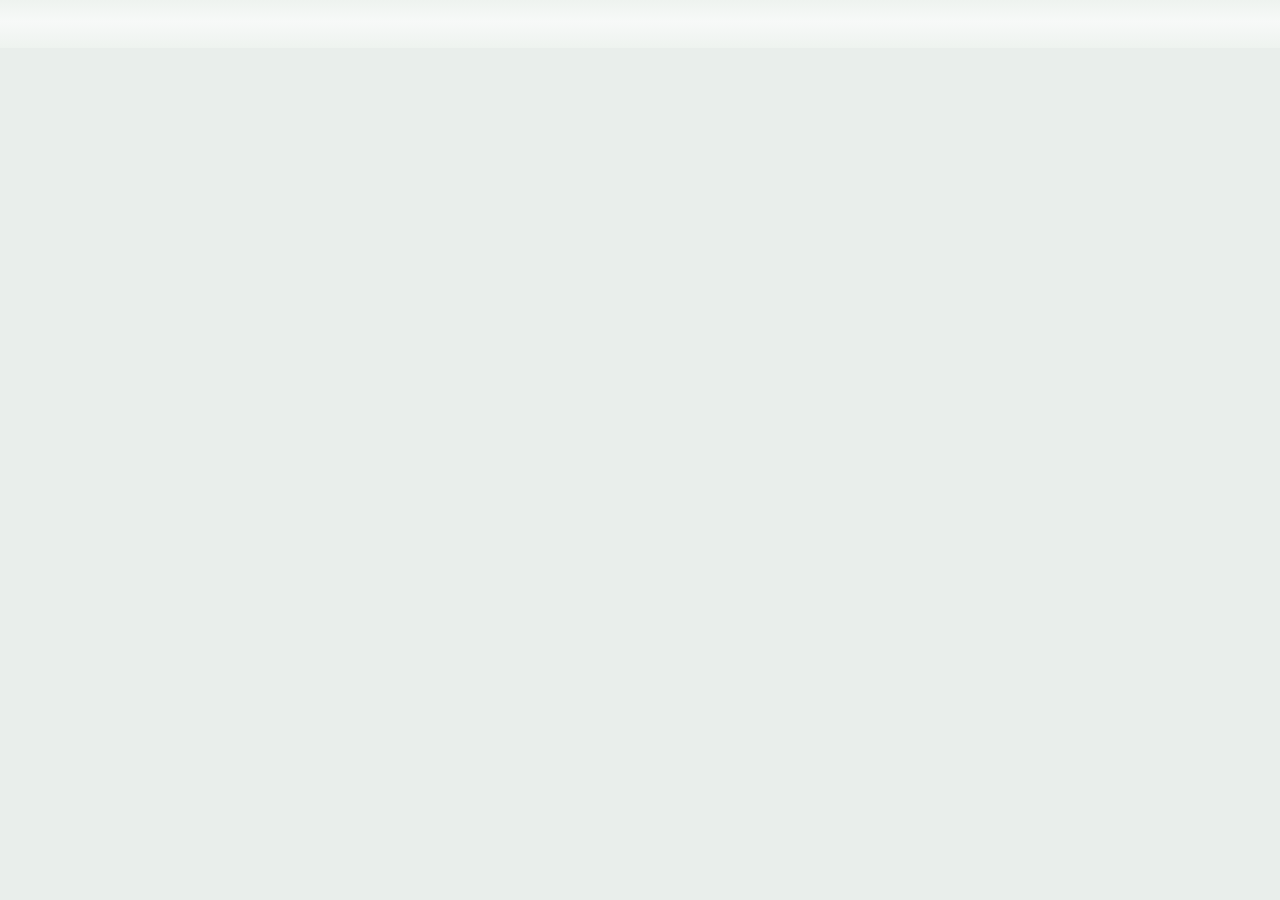
==== wod/index.html @ 4d105ce3 "Add live WOD booking app" ====
<!doctype html>
<html lang="et">
<head>
  <meta charset="utf-8" />
  <meta name="viewport" content="width=device-width,initial-scale=1,viewport-fit=cover" />
  <meta name="theme-color" content="#0f1412" />
  <meta name="description" content="WOD – CrossFit treeningutele registreerimine" />
  <link rel="manifest" href="./manifest.webmanifest" />
  <link rel="icon" href="./icon.svg" type="image/svg+xml" />
  <title>WOD – treeningutele registreerimine</title>
  <style>
    :root{--bg:#f3f6f4;--card:#fff;--text:#111815;--muted:#6b756f;--line:#dfe6e2;--accent:#139647;--accent2:#0f7f3b;--dark:#0f1412;--danger:#cf3d43;--warn:#c58112;--shadow:0 10px 30px rgba(21,35,27,.08);--r:22px}
    *{box-sizing:border-box}html{background:#e9eeeb}body{margin:0;font-family:Inter,ui-sans-serif,system-ui,-apple-system,BlinkMacSystemFont,"Segoe UI",sans-serif;background:linear-gradient(180deg,#eef3ef,#f7f9f8 45%,#eef3ef);color:var(--text)}button,input,select,textarea{font:inherit}.hidden{display:none!important}
    .app{min-height:100svh;max-width:500px;margin:auto;background:var(--bg);position:relative;box-shadow:0 0 60px rgba(0,0,0,.12)}
    .topbar{position:sticky;top:0;z-index:20;background:rgba(15,20,18,.97);color:#fff;padding:16px 18px;backdrop-filter:blur(16px)}.brandrow{display:flex;align-items:center;justify-content:space-between;gap:12px}.brand{display:flex;align-items:center;gap:11px}.brandmark{width:38px;height:38px;border-radius:12px;background:linear-gradient(135deg,#22ba63,#0a7936);display:grid;place-items:center;font-weight:950}.brand strong{display:block;font-size:20px;line-height:1}.brand small{display:block;color:#aeb8b2;font-size:10px;letter-spacing:.12em;text-transform:uppercase;margin-top:4px}.top-actions{display:flex;align-items:center;gap:8px}.chip{font-size:11px;border:1px solid #3a4740;background:#222d27;color:#cbd3ce;border-radius:999px;padding:7px 10px}.iconbtn{border:0;background:#26302b;color:white;border-radius:12px;width:38px;height:38px;cursor:pointer}
    .content{padding:18px 16px 104px}.hero{background:linear-gradient(135deg,#111a16,#1f2b25);color:white;border-radius:28px;padding:22px;margin-bottom:16px;overflow:hidden;position:relative}.hero:after{content:"";position:absolute;width:170px;height:170px;border-radius:50%;right:-54px;top:-56px;background:radial-gradient(circle,#2cc46c55,transparent 68%)}.eyebrow{font-size:12px;text-transform:uppercase;letter-spacing:.12em;color:#a7b2ac;font-weight:800}.hero h1{font-size:27px;line-height:1.05;margin:7px 0 8px;max-width:320px}.hero p{margin:0;color:#c6ceca;font-size:14px;max-width:340px}.hero .stats{display:flex;gap:9px;margin-top:18px;position:relative;z-index:2}.mini{background:#ffffff10;border:1px solid #ffffff18;border-radius:16px;padding:11px 12px;min-width:88px}.mini b{display:block;font-size:20px}.mini span{font-size:11px;color:#c9d0cc}
    .section-head{display:flex;justify-content:space-between;align-items:center;margin:22px 4px 10px}.section-head h2{font-size:18px;margin:0}.section-head button{border:0;background:transparent;color:var(--accent2);font-weight:800;font-size:13px}.stack{display:grid;gap:11px}.card{background:var(--card);border:1px solid var(--line);border-radius:var(--r);box-shadow:0 4px 18px rgba(21,35,27,.04)}
    .training{padding:16px;display:grid;grid-template-columns:58px 1fr auto;gap:14px;align-items:center;cursor:pointer}.datebox{width:58px;height:62px;border-radius:16px;background:#edf7f0;display:grid;place-items:center;text-align:center;color:#0c7534;font-weight:800}.datebox b{font-size:23px;line-height:1}.datebox span{font-size:11px;text-transform:uppercase}.training h3{margin:0 0 4px;font-size:16px}.meta{color:var(--muted);font-size:13px;display:flex;gap:10px;flex-wrap:wrap}.arrow{width:36px;height:36px;border-radius:12px;background:#ecf7f0;color:var(--accent2);display:grid;place-items:center;font-weight:900}.status{margin-top:8px;display:inline-flex;align-items:center;gap:6px;padding:5px 8px;border-radius:999px;font-size:11px;font-weight:800;background:#edf7f0;color:#0b7b38}.status.wait{background:#fff7e8;color:#98620d}.status.full{background:#fdebed;color:#a22d32}.status.neutral{background:#eef1ef;color:#59645e}
    .nav{position:fixed;bottom:0;left:50%;transform:translateX(-50%);width:min(500px,100%);z-index:25;background:rgba(255,255,255,.96);border-top:1px solid var(--line);display:grid;grid-template-columns:repeat(4,1fr);padding:8px 7px calc(8px + env(safe-area-inset-bottom));backdrop-filter:blur(18px)}.nav.client{grid-template-columns:repeat(3,1fr)}.nav button{border:0;background:transparent;color:#6d7772;padding:7px 3px;border-radius:13px;display:grid;gap:3px;place-items:center;font-size:10px;font-weight:700}.nav button.active{color:var(--accent2);background:#edf7f0}.nav .ico{font-size:18px;line-height:1}
    .btn{border:0;border-radius:15px;padding:14px 16px;font-weight:850;cursor:pointer}.btn.primary{background:linear-gradient(180deg,#16a650,#0d8a40);color:white;box-shadow:0 7px 18px rgba(18,150,71,.2)}.btn.secondary{background:#eef3ef;color:#24312a}.btn.outline{background:white;border:1px solid #cdd7d1;color:#25312b}.btn.danger{background:#fdecee;color:#b83339}.btn.block{width:100%}.btn:disabled{opacity:.5;cursor:not-allowed}.btnrow{display:flex;gap:9px}.btnrow>*{flex:1}
    .detail-card{padding:19px}.detail-title{display:flex;justify-content:space-between;gap:14px;align-items:flex-start}.detail-title h2{margin:0;font-size:23px}.price{font-size:20px;font-weight:900;color:var(--accent2)}.facts{display:grid;gap:10px;margin:19px 0}.fact{display:flex;align-items:center;gap:11px;color:#28332e}.fact .ficon{width:32px;height:32px;background:#f0f5f2;border-radius:11px;display:grid;place-items:center}.divider{height:1px;background:var(--line);margin:16px 0}.people{display:flex;flex-wrap:wrap;gap:8px}.person{display:flex;align-items:center;gap:7px;background:#f3f6f4;border-radius:999px;padding:5px 9px 5px 5px;font-size:12px}.avatar{width:28px;height:28px;border-radius:50%;background:linear-gradient(135deg,#d7eadd,#9fc8ae);display:grid;place-items:center;font-size:11px;font-weight:900;color:#24482f}.note{background:#fff9ea;border:1px solid #f1e0af;color:#745517;padding:11px 12px;border-radius:14px;font-size:12px;margin-top:12px}
    .profile-card{padding:18px}.profile-top{display:flex;align-items:center;gap:13px}.bigavatar{width:60px;height:60px;border-radius:20px;background:linear-gradient(135deg,#dceee3,#9bc7ab);display:grid;place-items:center;font-size:19px;font-weight:900}.profile-top h2{margin:0 0 2px;font-size:19px}.profile-top p{margin:0;color:var(--muted);font-size:13px}.metric-grid{display:grid;grid-template-columns:1fr 1fr;gap:10px;margin-top:14px}.metric{background:#f3f6f4;border-radius:16px;padding:13px}.metric span{display:block;color:var(--muted);font-size:11px}.metric b{display:block;margin-top:3px;font-size:22px}.settings{margin-top:12px;overflow:hidden}.setting{padding:15px 16px;border-bottom:1px solid var(--line);display:flex;justify-content:space-between;align-items:center;font-size:14px}.setting:last-child{border-bottom:0}
    .trainer-hero{background:linear-gradient(135deg,#111a16,#1d2b24);color:#fff;border-radius:26px;padding:18px}.todayline{display:flex;justify-content:space-between;align-items:center;gap:12px}.todayline h2{margin:3px 0 0;font-size:21px}.bigcount{font-size:31px;font-weight:950;letter-spacing:-.04em}.capacity{height:10px;background:#ffffff18;border-radius:999px;overflow:hidden;margin:14px 0 12px}.capacity i{display:block;height:100%;background:#2bc46b;border-radius:999px}.trainer-kpis{display:grid;grid-template-columns:repeat(3,1fr);gap:8px}.trainer-kpis div{background:#ffffff0c;border:1px solid #ffffff12;border-radius:14px;padding:10px;text-align:center}.trainer-kpis b{display:block;font-size:17px}.trainer-kpis span{font-size:10px;color:#bcc6c0}
    .attendee{padding:13px 15px;display:flex;align-items:center;gap:11px}.attendee+.attendee{border-top:1px solid var(--line)}.attendee .name{flex:1}.attendee .name b{display:block;font-size:14px}.attendee .name span{font-size:11px;color:var(--muted)}.check{width:29px;height:29px;border-radius:10px;background:#e9f6ed;color:#0e8c40;display:grid;place-items:center;font-weight:900}.listcard{overflow:hidden}.fab{width:100%;display:flex;align-items:center;justify-content:center;gap:8px;margin-top:14px}
    .form{padding:17px}.field{margin-bottom:13px}.field label{display:block;font-size:12px;font-weight:800;color:#425049;margin:0 0 6px 2px}.field input,.field select,.field textarea{width:100%;border:1px solid #d6dfda;background:#fbfcfb;border-radius:14px;padding:12px 13px;outline:none}.field textarea{min-height:76px;resize:vertical}.field input:focus,.field select:focus,.field textarea:focus{border-color:#55b67b;box-shadow:0 0 0 3px #dff3e7}.two{display:grid;grid-template-columns:1fr 1fr;gap:10px}
    .stats-grid{display:grid;grid-template-columns:1fr 1fr;gap:10px}.statbox{padding:15px}.statbox span{display:block;color:var(--muted);font-size:11px}.statbox b{font-size:24px}.barlist{padding:16px}.barrow{display:grid;grid-template-columns:90px 1fr 34px;gap:10px;align-items:center;margin:12px 0;font-size:12px}.bar{height:9px;background:#e7ece9;border-radius:999px;overflow:hidden}.bar i{display:block;height:100%;background:#24a95b;border-radius:999px}.empty{text-align:center;padding:38px 18px;color:var(--muted)}.empty b{display:block;color:#26332c;margin-bottom:5px}.loader{padding:50px 20px;text-align:center;color:var(--muted)}
    .modalwrap{position:fixed;z-index:50;inset:0;background:#08100bb0;display:flex;align-items:flex-end;justify-content:center;padding-top:50px}.modal{width:min(500px,100%);max-height:91svh;overflow:auto;background:var(--bg);border-radius:28px 28px 0 0;padding:16px 16px calc(24px + env(safe-area-inset-bottom));box-shadow:0 -20px 60px #0005}.modalhandle{width:46px;height:5px;background:#ccd5d0;border-radius:999px;margin:0 auto 15px}.close{float:right;border:0;width:36px;height:36px;border-radius:12px;background:#e7ece9;font-size:20px}.payment-choice{border:1px solid var(--line);border-radius:16px;padding:13px;margin:9px 0;display:flex;gap:11px;align-items:center}.payment-choice .radio{width:20px;height:20px;border-radius:50%;border:2px solid #9eaaa3}.payment-choice.disabled{opacity:.6}.payment-info{background:#eef6f0;border:1px solid #d3e7d9;border-radius:14px;padding:12px;font-size:12px;color:#33523d;margin:12px 0}.danger-note{background:#fff0f1;border:1px solid #f2d1d4;color:#7e3034;border-radius:14px;padding:12px;font-size:12px;margin:12px 0}
    .auth-shell{min-height:100svh;background:linear-gradient(155deg,#0f1412,#1d2a23 58%,#12361f);color:white;padding:28px 18px 40px;display:flex;align-items:center}.authbox{width:100%;max-width:420px;margin:auto}.auth-logo{width:66px;height:66px;border-radius:20px;background:linear-gradient(135deg,#25ba64,#0a7434);display:grid;place-items:center;font-size:27px;font-weight:950;margin-bottom:22px}.authbox h1{font-size:34px;line-height:1.02;margin:0 0 8px}.authbox>p{color:#c7d0cb;margin:0 0 22px}.authcard{background:white;color:var(--text);border-radius:26px;padding:18px}.auth-tabs{display:flex;background:#edf1ef;border-radius:14px;padding:4px;margin-bottom:16px}.auth-tabs button{flex:1;border:0;background:transparent;padding:10px;border-radius:10px;font-weight:800;color:#66716b}.auth-tabs button.active{background:white;color:#1d2923;box-shadow:0 2px 8px #0001}.authmsg{font-size:12px;border-radius:12px;padding:10px 12px;margin-bottom:12px;background:#eef6f0;color:#32523c}.authmsg.bad{background:#fff0f1;color:#8b3438}.tiny{font-size:11px;color:var(--muted);line-height:1.45}.toast{position:fixed;z-index:90;left:50%;bottom:92px;transform:translateX(-50%);width:min(450px,calc(100% - 32px));padding:13px 15px;border-radius:14px;color:white;background:#18231d;box-shadow:0 10px 30px #0003;font-size:13px}.toast.bad{background:#8e3035}.toast.good{background:#0d7e3a}
    @media(min-width:700px){body{padding:24px 0}.app{min-height:calc(100svh - 48px);border-radius:28px;overflow:hidden}.nav{bottom:24px;border-radius:0 0 28px 28px}.modalwrap{align-items:center;padding:24px}.modal{border-radius:28px;max-height:90svh}}
  </style>
</head>
<body>
<div id="root"></div>
<script src="https://cdn.jsdelivr.net/npm/@supabase/supabase-js@2.115.0/dist/umd/supabase.min.js"></script>
<script>
const SUPABASE_URL='https://aanxpugvehwtcwwpefwx.supabase.co';
const SUPABASE_KEY='sb_publishable_ICMR8EF0LK69VjfVRWe0ew_120LIV7A';
const sb=window.supabase.createClient(SUPABASE_URL,SUPABASE_KEY,{auth:{persistSession:true,autoRefreshToken:true,detectSessionInUrl:true}});
const TZ='Europe/Tallinn';
const state={session:null,profile:null,wallet:{credits:0},trainings:[],registrations:[],profiles:[],view:'trainings',selected:null,authMode:'login',loading:true};
const root=document.getElementById('root');
const esc=s=>String(s??'').replace(/[&<>'"]/g,c=>({'&':'&amp;','<':'&lt;','>':'&gt;',"'":'&#39;','"':'&quot;'}[c]));
const euro=c=>(Number(c||0)/100).toFixed(2).replace('.',',')+' €';
const initials=n=>String(n||'?').split(/\s+/).slice(0,2).map(x=>x[0]||'').join('').toUpperCase();
const fmtDate=iso=>{const d=new Date(iso);return {day:new Intl.DateTimeFormat('et-EE',{day:'2-digit',timeZone:TZ}).format(d),mon:new Intl.DateTimeFormat('et-EE',{month:'short',timeZone:TZ}).format(d).replace('.',''),full:new Intl.DateTimeFormat('et-EE',{weekday:'long',day:'numeric',month:'long',timeZone:TZ}).format(d)};};
const fmtTime=iso=>new Intl.DateTimeFormat('et-EE',{hour:'2-digit',minute:'2-digit',hour12:false,timeZone:TZ}).format(new Date(iso));
const endTime=t=>{const d=new Date(t.starts_at);d.setMinutes(d.getMinutes()+t.duration_minutes);return new Intl.DateTimeFormat('et-EE',{hour:'2-digit',minute:'2-digit',hour12:false,timeZone:TZ}).format(d)};
const isTrainer=()=>state.profile?.role==='trainer';
const mine=t=>state.registrations.find(r=>r.training_id===t.id&&r.user_id===state.session?.user?.id&&r.status!=='cancelled');
const regsFor=t=>state.registrations.filter(r=>r.training_id===t.id&&r.status!=='cancelled');
const confirmedFor=t=>regsFor(t).filter(r=>r.status==='confirmed');
const waitFor=t=>regsFor(t).filter(r=>r.status==='waitlist');
const profileName=id=>state.profiles.find(p=>p.user_id===id)?.display_name||'Kasutaja';
function toast(msg,type='good'){const x=document.createElement('div');x.className='toast '+type;x.textContent=msg;document.body.appendChild(x);setTimeout(()=>x.remove(),2800)}
function errText(e){return e?.message||'Tekkis viga.'}
async function boot(){state.loading=true;render();const {data:{session}}=await sb.auth.getSession();state.session=session;if(session){await ensureProfile();await loadData();}state.loading=false;render();}
async function ensureProfile(){if(!state.session)return;let {data,error}=await sb.from('wod_profiles').select('user_id,display_name,role,created_at,updated_at').eq('user_id',state.session.user.id).maybeSingle();if(error)throw error;if(!data){const name=(state.session.user.user_metadata?.display_name||state.session.user.email?.split('@')[0]||'Kasutaja').trim();const res=await sb.rpc('wod_ensure_profile',{new_display_name:name});if(res.error)throw res.error;data=res.data;}state.profile=data;}
async function loadData(){if(!state.session)return;const now=new Date(Date.now()-24*3600*1000).toISOString();const [tr,rg,pf,wa]=await Promise.all([
  sb.from('wod_trainings').select('*').gte('starts_at',now).order('starts_at'),
  sb.from('wod_registrations').select('*').neq('status','cancelled').order('created_at'),
  sb.from('wod_profiles').select('user_id,display_name,role,created_at,updated_at').order('display_name'),
  sb.from('wod_wallets').select('credits').eq('user_id',state.session.user.id).maybeSingle()
]);
for(const r of [tr,rg,pf,wa])if(r.error)throw r.error;state.trainings=tr.data||[];state.registrations=rg.data||[];state.profiles=pf.data||[];state.wallet=wa.data||{credits:0};state.profile=state.profiles.find(p=>p.user_id===state.session.user.id)||state.profile;}
async function refresh(){try{await loadData();render()}catch(e){toast(errText(e),'bad')}}
function authView(){return `<div class="auth-shell"><div class="authbox"><div class="auth-logo">W</div><h1>WOD</h1><p>CrossFit treeningutele registreerimine.</p><div class="authcard"><div class="auth-tabs"><button class="${state.authMode==='login'?'active':''}" onclick="setAuthMode('login')">Logi sisse</button><button class="${state.authMode==='signup'?'active':''}" onclick="setAuthMode('signup')">Loo konto</button></div><div id="authmsg"></div>${state.authMode==='signup'?`<div class="field"><label>Ees- ja perekonnanimi</label><input id="aname" autocomplete="name" placeholder="Karl Kirch"></div>`:''}<div class="field"><label>E-post</label><input id="aemail" type="email" autocomplete="email" placeholder="nimi@email.ee"></div><div class="field"><label>Parool</label><input id="apass" type="password" autocomplete="${state.authMode==='login'?'current-password':'new-password'}" placeholder="Vähemalt 6 märki"></div><button class="btn primary block" onclick="authSubmit()">${state.authMode==='login'?'Logi sisse':'Loo konto'}</button><p class="tiny" style="margin:12px 2px 0">Konto on vajalik, et sinu registreeringud töötaksid kõigis seadmetes. Grupiliikmed näevad treeningule registreerunud inimeste nimesid.</p></div></div></div>`}
function setAuthMode(m){state.authMode=m;render()}
async function authSubmit(){const email=document.getElementById('aemail')?.value.trim();const password=document.getElementById('apass')?.value;const name=document.getElementById('aname')?.value.trim();const box=document.getElementById('authmsg');if(!email||!password||(state.authMode==='signup'&&!name)){box.innerHTML='<div class="authmsg bad">Täida kõik väljad.</div>';return}box.innerHTML='<div class="authmsg">Palun oota…</div>';try{if(state.authMode==='signup'){const {data,error}=await sb.auth.signUp({email,password,options:{data:{display_name:name},emailRedirectTo:location.href.split('#')[0]}});if(error)throw error;if(!data.session){box.innerHTML='<div class="authmsg">Konto loodud. Kinnita e-postis saadetud link ja logi seejärel siin sisse.</div>';return}state.session=data.session;await ensureProfile();await loadData();state.loading=false;render();}else{const {data,error}=await sb.auth.signInWithPassword({email,password});if(error)throw error;state.session=data.session;await ensureProfile();await loadData();render();}}catch(e){box.innerHTML='<div class="authmsg bad">'+esc(errText(e))+'</div>'}}
async function signOut(){await sb.auth.signOut();state.session=null;state.profile=null;state.trainings=[];state.registrations=[];state.profiles=[];state.view='trainings';render()}
function top(){return `<div class="topbar"><div class="brandrow"><div class="brand"><div class="brandmark">W</div><div><strong>WOD</strong><small>${isTrainer()?'Treener':'Treeningud'}</small></div></div><div class="top-actions"><span class="chip">${esc(state.profile?.display_name||'')}</span><button class="iconbtn" onclick="refresh()" title="Värskenda">↻</button></div></div></div>`}
function nav(){if(isTrainer())return `<div class="nav"><button class="${state.view==='overview'?'active':''}" onclick="go('overview')"><span class="ico">▦</span>Ülevaade</button><button class="${state.view==='trainerTrainings'?'active':''}" onclick="go('trainerTrainings')"><span class="ico">◫</span>Treeningud</button><button class="${state.view==='members'?'active':''}" onclick="go('members')"><span class="ico">♙</span>Liikmed</button><button class="${state.view==='stats'?'active':''}" onclick="go('stats')"><span class="ico">▤</span>Statistika</button></div>`;return `<div class="nav client"><button class="${state.view==='trainings'?'active':''}" onclick="go('trainings')"><span class="ico">◫</span>Treeningud</button><button class="${state.view==='mine'?'active':''}" onclick="go('mine')"><span class="ico">✓</span>Minu treeningud</button><button class="${state.view==='profile'?'active':''}" onclick="go('profile')"><span class="ico">♙</span>Profiil</button></div>`}
function go(v){state.view=v;state.selected=null;render();scrollTo({top:0,behavior:'smooth'})}
function clientTrainings(){const upcoming=state.trainings.filter(t=>t.status==='published'&&new Date(t.starts_at)>new Date());const registered=upcoming.filter(t=>mine(t)?.status==='confirmed').length;return `<div class="content"><div class="hero"><div class="eyebrow">Järgmised treeningud</div><h1>Vali trenn ja pane nimi kirja.</h1><p>Kohtade arv ja registreerunud inimesed on kõigile grupiliikmetele nähtavad.</p><div class="stats"><div class="mini"><b>${upcoming.length}</b><span>tulevast trenni</span></div><div class="mini"><b>${registered}</b><span>oled kirjas</span></div></div></div><div class="section-head"><h2>Tulevased treeningud</h2><button onclick="refresh()">Värskenda</button></div>${upcoming.length?`<div class="stack">${upcoming.map(trainingCard).join('')}</div>`:`<div class="card empty"><b>Treeninguid pole veel lisatud.</b>Treener lisab järgmise aja siia.</div>`}</div>`}
function trainingCard(t){const d=fmtDate(t.starts_at),c=confirmedFor(t).length,r=mine(t);const label=r?.status==='confirmed'?'✓ Registreeritud':r?.status==='waitlist'?'Ootenimekirjas':c>=t.capacity?'Täis':'Vabu kohti '+(t.capacity-c);const cls=r?.status==='waitlist'?'wait':c>=t.capacity&&!r?'full':r?'':'neutral';return `<div class="card training" onclick="openTraining(${t.id})"><div class="datebox"><b>${d.day}</b><span>${d.mon}</span></div><div><h3>${esc(d.full)}</h3><div class="meta"><span>${fmtTime(t.starts_at)}–${endTime(t)}</span><span>👥 ${c}/${t.capacity}</span><span>${euro(t.price_cents)}</span></div><span class="status ${cls}">${label}</span></div><div class="arrow">›</div></div>`}
function openTraining(id){state.selected=id;render()}
function detailModal(t){const d=fmtDate(t.starts_at),c=confirmedFor(t).length,w=waitFor(t),r=mine(t);const people=confirmedFor(t).map(x=>profileName(x.user_id));const closed=t.registration_closes_at&&new Date()>new Date(t.registration_closes_at);return `<div class="modalwrap" onclick="modalBackdrop(event)"><div class="modal"><div class="modalhandle"></div><button class="close" onclick="closeModal()">×</button><div class="detail-card"><div class="detail-title"><div><div class="eyebrow" style="color:#6b756f">${esc(t.title)}</div><h2>${esc(d.full)}</h2><div class="meta" style="margin-top:5px">${fmtTime(t.starts_at)}–${endTime(t)}</div></div><div class="price">${euro(t.price_cents)}</div></div><div class="facts"><div class="fact"><span class="ficon">👥</span><span><b>${c}/${t.capacity}</b> kohta täidetud</span></div><div class="fact"><span class="ficon">⏱</span><span>${t.duration_minutes} minutit</span></div><div class="fact"><span class="ficon">↩</span><span>Tühistamine kuni ${t.cancellation_hours} h enne trenni</span></div></div><div class="divider"></div><b>Registreerunud (${people.length})</b><div class="people" style="margin-top:10px">${people.length?people.map(n=>`<div class="person"><div class="avatar">${esc(initials(n))}</div>${esc(n)}</div>`).join(''):'<span class="meta">Keegi pole veel registreerunud.</span>'}</div>${w.length?`<div class="note">Ootenimekirjas: ${w.map(x=>esc(profileName(x.user_id))).join(', ')}</div>`:''}${t.note?`<div class="note">${esc(t.note)}</div>`:''}<div class="divider"></div>${r?`<div class="status ${r.status==='waitlist'?'wait':''}" style="margin-bottom:12px">${r.status==='confirmed'?'✓ Oled registreeritud':'Oled ootenimekirjas'}</div><button class="btn danger block" onclick="cancelRegistration(${t.id})">Tühista registreering</button>`:closed?`<button class="btn secondary block" disabled>Registreerimine on lõppenud</button>`:c>=t.capacity?`<button class="btn primary block" onclick="registerTraining(${t.id},false)">Liitu ootenimekirjaga</button>`:`<button class="btn primary block" onclick="showPayment(${t.id})">Registreeru</button>`}</div></div></div>`}
function modalBackdrop(e){if(e.target.classList.contains('modalwrap'))closeModal()}
function closeModal(){state.selected=null;render()}
function showPayment(id){const t=state.trainings.find(x=>x.id===id);state.selected='payment:'+id;render()}
function paymentModal(t){return `<div class="modalwrap" onclick="modalBackdrop(event)"><div class="modal"><div class="modalhandle"></div><button class="close" onclick="closeModal()">×</button><div class="detail-card"><div class="eyebrow" style="color:#6b756f">Registreerimine</div><h2 style="margin:4px 0 4px">${esc(fmtDate(t.starts_at).full)}</h2><div class="meta">${fmtTime(t.starts_at)} · ${euro(t.price_cents)}</div><div class="divider"></div>${state.wallet.credits>0?`<div class="payment-choice"><div class="radio"></div><div><b>Treeningkaart</b><div class="meta">Sul on ${state.wallet.credits} korda alles</div></div></div><button class="btn primary block" onclick="registerTraining(${t.id},true)">Kasuta 1 treeningukord</button><div class="divider"></div>`:''}<div class="payment-choice disabled"><div class="radio"></div><div><b>Kaart / pangalink</b><div class="meta">Montonio või Stripe</div></div></div><div class="payment-info">Päris makseühendus aktiveeritakse pärast kaupmehekonto ühendamist. Praegu saab koha kinnitada maksmata staatusega, et registreerimise loogikat kasutada.</div><button class="btn outline block" onclick="registerTraining(${t.id},false)">Registreeru praegu, makse ootel</button></div></div></div>`}
async function registerTraining(id,useCredit){try{const {data,error}=await sb.rpc('wod_register',{p_training_id:id,p_use_credit:useCredit});if(error)throw error;await loadData();state.selected=null;render();const s=data?.[0]?.registration_status;toast(s==='waitlist'?'Lisatud ootenimekirja.':'Registreering kinnitatud.','good')}catch(e){toast(errText(e),'bad')}}
async function cancelRegistration(id){if(!confirm('Kas tühistada registreering?'))return;try{const {error}=await sb.rpc('wod_cancel_registration',{p_training_id:id});if(error)throw error;await loadData();state.selected=null;render();toast('Registreering tühistatud.','good')}catch(e){toast(errText(e),'bad')}}
function myTrainings(){const list=state.trainings.filter(t=>mine(t)&&new Date(t.starts_at)>new Date()).sort((a,b)=>new Date(a.starts_at)-new Date(b.starts_at));return `<div class="content"><div class="section-head" style="margin-top:2px"><h2>Minu treeningud</h2></div>${list.length?`<div class="stack">${list.map(trainingCard).join('')}</div>`:`<div class="card empty"><b>Registreeringuid pole.</b>Vali treeningute vaates endale sobiv aeg.</div>`}</div>`}
function profileView(){const attended=state.registrations.filter(r=>r.user_id===state.session.user.id&&r.status==='confirmed').length;return `<div class="content"><div class="card profile-card"><div class="profile-top"><div class="bigavatar">${esc(initials(state.profile.display_name))}</div><div><h2>${esc(state.profile.display_name)}</h2><p>${esc(state.session.user.email||'')}</p></div></div><div class="metric-grid"><div class="metric"><span>Registreeringuid</span><b>${attended}</b></div><div class="metric"><span>Treeningkordi alles</span><b>${state.wallet.credits||0}</b></div></div></div>${!isTrainer()?`<div class="section-head"><h2>Treener</h2></div><div class="card form"><div class="field"><label>Treenerikood</label><input id="trainerCode" type="password" placeholder="Sisesta ainult treenerina"></div><button class="btn outline block" onclick="claimTrainer()">Aktiveeri treeneri vaade</button></div>`:''}<div class="section-head"><h2>Konto</h2></div><div class="card settings"><div class="setting"><span>Nimi</span><button class="btn secondary" style="padding:8px 10px" onclick="renameProfile()">Muuda</button></div><div class="setting"><span>Roll</span><b>${isTrainer()?'Treener':'Klient'}</b></div><div class="setting"><span>Logi välja</span><button class="btn danger" style="padding:8px 10px" onclick="signOut()">Logi välja</button></div></div></div>`}
async function claimTrainer(){const code=document.getElementById('trainerCode')?.value.trim();if(!code)return toast('Sisesta treenerikood.','bad');try{const {data,error}=await sb.rpc('wod_claim_trainer',{claim_code:code,new_display_name:state.profile.display_name});if(error)throw error;if(!data)return toast('Treenerikood ei ole õige.','bad');await loadData();state.view='overview';render();toast('Treeneri vaade aktiveeritud.','good')}catch(e){toast(errText(e),'bad')}}
async function renameProfile(){const n=prompt('Sisesta nimi',state.profile.display_name);if(!n?.trim())return;try{const {error}=await sb.rpc('wod_ensure_profile',{new_display_name:n.trim()});if(error)throw error;await loadData();render();toast('Nimi muudetud.','good')}catch(e){toast(errText(e),'bad')}}
function trainerOverview(){const upcoming=state.trainings.filter(t=>t.status==='published'&&new Date(t.starts_at)>new Date()).sort((a,b)=>new Date(a.starts_at)-new Date(b.starts_at));const t=upcoming[0];if(!t)return `<div class="content"><div class="hero"><div class="eyebrow">Treeneri vaade</div><h1>Lisa esimene treening.</h1><p>Pärast avaldamist näevad grupiliikmed aega ja saavad end registreerida.</p></div><button class="btn primary fab" onclick="go('add')">＋ Lisa treening</button></div>`;const c=confirmedFor(t).length;return `<div class="content"><div class="trainer-hero"><div class="todayline"><div><div class="eyebrow">Järgmine treening</div><h2>${esc(fmtDate(t.starts_at).full)}</h2><div class="meta" style="color:#c5cec9;margin-top:4px">${fmtTime(t.starts_at)}–${endTime(t)}</div></div><div class="bigcount">${c}/${t.capacity}</div></div><div class="capacity"><i style="width:${Math.min(100,100*c/t.capacity)}%"></i></div><div class="trainer-kpis"><div><b>${Math.max(0,t.capacity-c)}</b><span>vaba kohta</span></div><div><b>${waitFor(t).length}</b><span>ootenimekirjas</span></div><div><b>${euro(c*t.price_cents)}</b><span>väärtus</span></div></div></div><button class="btn primary fab" onclick="go('add')">＋ Lisa treening</button><div class="section-head"><h2>Järgmised treeningud</h2></div><div class="stack">${upcoming.slice(0,4).map(t=>trainerCard(t)).join('')}</div></div>`}
function trainerCard(t){const d=fmtDate(t.starts_at),c=confirmedFor(t).length;return `<div class="card training" onclick="openAttendees(${t.id})"><div class="datebox"><b>${d.day}</b><span>${d.mon}</span></div><div><h3>${esc(d.full)}</h3><div class="meta"><span>${fmtTime(t.starts_at)}</span><span>👥 ${c}/${t.capacity}</span></div></div><div class="arrow">›</div></div>`}
function trainerTrainings(){const list=state.trainings.filter(t=>new Date(t.starts_at)>new Date(Date.now()-86400000));return `<div class="content"><div class="section-head" style="margin-top:2px"><h2>Treeningud</h2><button onclick="go('add')">＋ Lisa uus</button></div>${list.length?`<div class="stack">${list.map(trainerCard).join('')}</div>`:`<div class="card empty"><b>Treeninguid pole.</b>Lisa esimene treening.</div>`}</div>`}
function openAttendees(id){state.selected=id;state.view='attendees';render()}
function attendees(){const t=state.trainings.find(x=>x.id===state.selected);if(!t)return trainerTrainings();const confirmed=confirmedFor(t),wait=waitFor(t);return `<div class="content"><button class="btn secondary" style="padding:9px 12px;margin-bottom:12px" onclick="go('trainerTrainings')">‹ Tagasi</button><div class="section-head" style="margin-top:0"><div><h2>${esc(fmtDate(t.starts_at).full)}</h2><div class="meta">${fmtTime(t.starts_at)}–${endTime(t)} · ${confirmed.length}/${t.capacity}</div></div></div><div class="section-head"><h2>Osalejad (${confirmed.length})</h2></div><div class="card listcard">${confirmed.length?confirmed.map(r=>attendeeRow(r)).join(''):'<div class="empty">Osalejaid veel pole.</div>'}</div>${wait.length?`<div class="section-head"><h2>Ootenimekiri (${wait.length})</h2></div><div class="card listcard">${wait.map(r=>attendeeRow(r,true)).join('')}</div>`:''}<div class="section-head"><h2>Kiirülevaade</h2></div><div class="stats-grid"><div class="card statbox"><span>Registreerunud</span><b>${confirmed.length}</b></div><div class="card statbox"><span>Vabu kohti</span><b>${Math.max(0,t.capacity-confirmed.length)}</b></div></div></div>`}
function attendeeRow(r,wait=false){const n=profileName(r.user_id);return `<div class="attendee"><div class="avatar">${esc(initials(n))}</div><div class="name"><b>${esc(n)}</b><span>${wait?'Ootenimekirjas':r.payment_status==='paid'?'Makstud':r.payment_status==='package'?'Treeningkaart':'Makse ootel'}</span></div><div class="check">${wait?'…':'✓'}</div></div>`}
function addTraining(){const tomorrow=new Date(Date.now()+86400000);const date=tomorrow.toISOString().slice(0,10);return `<div class="content"><button class="btn secondary" style="padding:9px 12px;margin-bottom:12px" onclick="go('overview')">‹ Tagasi</button><div class="card form"><div class="section-head" style="margin:0 0 15px"><h2>Lisa treening</h2></div><div class="two"><div class="field"><label>Kuupäev</label><input id="fdate" type="date" value="${date}"></div><div class="field"><label>Kellaaeg</label><input id="ftime" type="time" value="18:30"></div></div><div class="two"><div class="field"><label>Kestus (min)</label><input id="fduration" type="number" value="60" min="15" max="240"></div><div class="field"><label>Kohtade arv</label><input id="fcap" type="number" value="12" min="1" max="100"></div></div><div class="field"><label>Treening</label><input id="ftitle" value="CrossFit"></div><div class="two"><div class="field"><label>Hind (€)</label><input id="fprice" type="number" step="0.01" value="8"></div><div class="field"><label>Registreerimise lõpp</label><input id="freg" type="time" value="16:00"></div></div><div class="field"><label>Tühistamise piir</label><select id="fcancel"><option value="2">2 h enne</option><option value="4" selected>4 h enne</option><option value="6">6 h enne</option><option value="12">12 h enne</option></select></div><div class="field"><label>Märkus</label><textarea id="fnote" placeholder="Näiteks: võta välijalanõud kaasa"></textarea></div><button class="btn primary block" onclick="createTraining()">Avalda treening</button></div></div>`}
function tallinnIso(date,time){return new Date(date+'T'+time+':00+03:00').toISOString()}
async function createTraining(){const v=id=>document.getElementById(id).value;const date=v('fdate'),time=v('ftime');if(!date||!time)return toast('Kuupäev ja kellaaeg on nõutud.','bad');const start=tallinnIso(date,time);const reg=tallinnIso(date,v('freg')||time);const row={created_by:state.session.user.id,title:v('ftitle')||'CrossFit',starts_at:start,duration_minutes:+v('fduration')||60,capacity:+v('fcap')||12,price_cents:Math.round((+v('fprice')||0)*100),registration_closes_at:reg,cancellation_hours:+v('fcancel')||4,note:v('fnote')||null,status:'published'};try{const {error}=await sb.from('wod_trainings').insert(row);if(error)throw error;await loadData();state.view='trainerTrainings';render();toast('Treening avaldatud.','good')}catch(e){toast(errText(e),'bad')}}
function members(){const ids=[...new Set(state.registrations.filter(r=>r.status!=='cancelled').map(r=>r.user_id))];return `<div class="content"><div class="section-head" style="margin-top:2px"><h2>Liikmed</h2></div><div class="card listcard">${ids.length?ids.map(id=>{const n=profileName(id),c=state.registrations.filter(r=>r.user_id===id&&r.status==='confirmed').length;return `<div class="attendee"><div class="avatar">${esc(initials(n))}</div><div class="name"><b>${esc(n)}</b><span>${c} registreeringut</span></div><div class="check">✓</div></div>`}).join(''):'<div class="empty">Liikmeid näidatakse pärast esimesi registreeringuid.</div>'}</div></div>`}
function stats(){const list=state.trainings.filter(t=>t.status==='published'),totals=list.map(t=>confirmedFor(t).length),sum=totals.reduce((a,b)=>a+b,0),avg=totals.length?(sum/totals.length).toFixed(1).replace('.',','):'0',max=totals.length?Math.max(...totals):0,min=totals.length?Math.min(...totals):0,revenue=list.reduce((s,t)=>s+confirmedFor(t).length*t.price_cents,0);const counts={};state.registrations.filter(r=>r.status==='confirmed').forEach(r=>counts[profileName(r.user_id)]=(counts[profileName(r.user_id)]||0)+1);const leaders=Object.entries(counts).sort((a,b)=>b[1]-a[1]).slice(0,6);const top=Math.max(1,...leaders.map(x=>x[1]));return `<div class="content"><div class="section-head" style="margin-top:2px"><h2>Statistika</h2></div><div class="stats-grid"><div class="card statbox"><span>Treeninguid</span><b>${list.length}</b></div><div class="card statbox"><span>Keskmine osalejate arv</span><b>${avg}</b></div><div class="card statbox"><span>Kõige rohkem</span><b>${max}</b></div><div class="card statbox"><span>Kõige vähem</span><b>${min}</b></div><div class="card statbox"><span>Osalemisi kokku</span><b>${sum}</b></div><div class="card statbox"><span>Treeningute väärtus</span><b>${euro(revenue)}</b></div></div><div class="section-head"><h2>Aktiivseimad liikmed</h2></div><div class="card barlist">${leaders.length?leaders.map(([n,c])=>`<div class="barrow"><b>${esc(n)}</b><div class="bar"><i style="width:${100*c/top}%"></i></div><span>${c}</span></div>`).join(''):'<div class="empty">Statistika tekib registreeringute lisandudes.</div>'}</div></div>`}
function render(){if(state.loading){root.innerHTML='<div class="app"><div class="loader">WOD laadib…</div></div>';return}if(!state.session){root.innerHTML=authView();return}let body='';if(isTrainer()){if(!['overview','trainerTrainings','members','stats','attendees','add'].includes(state.view))state.view='overview';body=state.view==='overview'?trainerOverview():state.view==='trainerTrainings'?trainerTrainings():state.view==='members'?members():state.view==='stats'?stats():state.view==='attendees'?attendees():addTraining()}else{if(!['trainings','mine','profile'].includes(state.view))state.view='trainings';body=state.view==='trainings'?clientTrainings():state.view==='mine'?myTrainings():profileView()}root.innerHTML=`<div class="app">${top()}${body}${nav()}</div>`;if(typeof state.selected==='number'){const t=state.trainings.find(x=>x.id===state.selected);if(t)root.insertAdjacentHTML('beforeend',detailModal(t))}else if(typeof state.selected==='string'&&state.selected.startsWith('payment:')){const id=+state.selected.split(':')[1];const t=state.trainings.find(x=>x.id===id);if(t)root.insertAdjacentHTML('beforeend',paymentModal(t))}}
sb.auth.onAuthStateChange(async(event,session)=>{state.session=session;if(event==='SIGNED_OUT'){state.profile=null;state.loading=false;render();return}if(session&&['SIGNED_IN','TOKEN_REFRESHED','USER_UPDATED'].includes(event)){try{await ensureProfile();await loadData();state.loading=false;render()}catch(e){console.error(e)}}});
boot().catch(e=>{state.loading=false;render();setTimeout(()=>toast(errText(e),'bad'),200)});
if('serviceWorker' in navigator)window.addEventListener('load',()=>navigator.serviceWorker.register('./sw.js').catch(()=>{}));
</script>
</body>
</html>
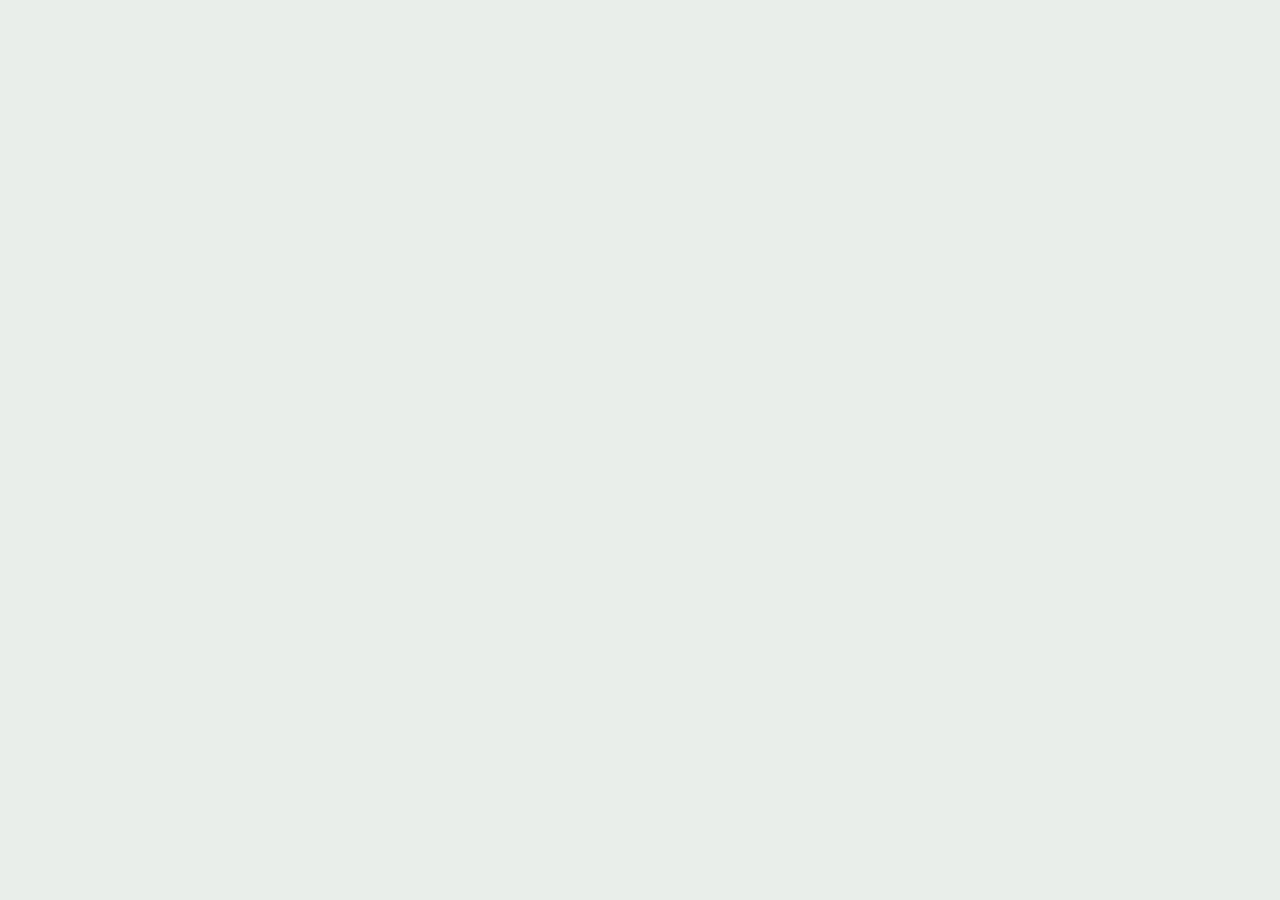
==== commit b754e8c6: "Fix WOD startup and redirect to stable app" ====
--- a/wod/index.html
+++ b/wod/index.html
@@ -1,104 +1 @@
-<!doctype html>
-<html lang="et">
-<head>
-  <meta charset="utf-8" />
-  <meta name="viewport" content="width=device-width,initial-scale=1,viewport-fit=cover" />
-  <meta name="theme-color" content="#0f1412" />
-  <meta name="description" content="WOD – CrossFit treeningutele registreerimine" />
-  <link rel="manifest" href="./manifest.webmanifest" />
-  <link rel="icon" href="./icon.svg" type="image/svg+xml" />
-  <title>WOD – treeningutele registreerimine</title>
-  <style>
-    :root{--bg:#f3f6f4;--card:#fff;--text:#111815;--muted:#6b756f;--line:#dfe6e2;--accent:#139647;--accent2:#0f7f3b;--dark:#0f1412;--danger:#cf3d43;--warn:#c58112;--shadow:0 10px 30px rgba(21,35,27,.08);--r:22px}
-    *{box-sizing:border-box}html{background:#e9eeeb}body{margin:0;font-family:Inter,ui-sans-serif,system-ui,-apple-system,BlinkMacSystemFont,"Segoe UI",sans-serif;background:linear-gradient(180deg,#eef3ef,#f7f9f8 45%,#eef3ef);color:var(--text)}button,input,select,textarea{font:inherit}.hidden{display:none!important}
-    .app{min-height:100svh;max-width:500px;margin:auto;background:var(--bg);position:relative;box-shadow:0 0 60px rgba(0,0,0,.12)}
-    .topbar{position:sticky;top:0;z-index:20;background:rgba(15,20,18,.97);color:#fff;padding:16px 18px;backdrop-filter:blur(16px)}.brandrow{display:flex;align-items:center;justify-content:space-between;gap:12px}.brand{display:flex;align-items:center;gap:11px}.brandmark{width:38px;height:38px;border-radius:12px;background:linear-gradient(135deg,#22ba63,#0a7936);display:grid;place-items:center;font-weight:950}.brand strong{display:block;font-size:20px;line-height:1}.brand small{display:block;color:#aeb8b2;font-size:10px;letter-spacing:.12em;text-transform:uppercase;margin-top:4px}.top-actions{display:flex;align-items:center;gap:8px}.chip{font-size:11px;border:1px solid #3a4740;background:#222d27;color:#cbd3ce;border-radius:999px;padding:7px 10px}.iconbtn{border:0;background:#26302b;color:white;border-radius:12px;width:38px;height:38px;cursor:pointer}
-    .content{padding:18px 16px 104px}.hero{background:linear-gradient(135deg,#111a16,#1f2b25);color:white;border-radius:28px;padding:22px;margin-bottom:16px;overflow:hidden;position:relative}.hero:after{content:"";position:absolute;width:170px;height:170px;border-radius:50%;right:-54px;top:-56px;background:radial-gradient(circle,#2cc46c55,transparent 68%)}.eyebrow{font-size:12px;text-transform:uppercase;letter-spacing:.12em;color:#a7b2ac;font-weight:800}.hero h1{font-size:27px;line-height:1.05;margin:7px 0 8px;max-width:320px}.hero p{margin:0;color:#c6ceca;font-size:14px;max-width:340px}.hero .stats{display:flex;gap:9px;margin-top:18px;position:relative;z-index:2}.mini{background:#ffffff10;border:1px solid #ffffff18;border-radius:16px;padding:11px 12px;min-width:88px}.mini b{display:block;font-size:20px}.mini span{font-size:11px;color:#c9d0cc}
-    .section-head{display:flex;justify-content:space-between;align-items:center;margin:22px 4px 10px}.section-head h2{font-size:18px;margin:0}.section-head button{border:0;background:transparent;color:var(--accent2);font-weight:800;font-size:13px}.stack{display:grid;gap:11px}.card{background:var(--card);border:1px solid var(--line);border-radius:var(--r);box-shadow:0 4px 18px rgba(21,35,27,.04)}
-    .training{padding:16px;display:grid;grid-template-columns:58px 1fr auto;gap:14px;align-items:center;cursor:pointer}.datebox{width:58px;height:62px;border-radius:16px;background:#edf7f0;display:grid;place-items:center;text-align:center;color:#0c7534;font-weight:800}.datebox b{font-size:23px;line-height:1}.datebox span{font-size:11px;text-transform:uppercase}.training h3{margin:0 0 4px;font-size:16px}.meta{color:var(--muted);font-size:13px;display:flex;gap:10px;flex-wrap:wrap}.arrow{width:36px;height:36px;border-radius:12px;background:#ecf7f0;color:var(--accent2);display:grid;place-items:center;font-weight:900}.status{margin-top:8px;display:inline-flex;align-items:center;gap:6px;padding:5px 8px;border-radius:999px;font-size:11px;font-weight:800;background:#edf7f0;color:#0b7b38}.status.wait{background:#fff7e8;color:#98620d}.status.full{background:#fdebed;color:#a22d32}.status.neutral{background:#eef1ef;color:#59645e}
-    .nav{position:fixed;bottom:0;left:50%;transform:translateX(-50%);width:min(500px,100%);z-index:25;background:rgba(255,255,255,.96);border-top:1px solid var(--line);display:grid;grid-template-columns:repeat(4,1fr);padding:8px 7px calc(8px + env(safe-area-inset-bottom));backdrop-filter:blur(18px)}.nav.client{grid-template-columns:repeat(3,1fr)}.nav button{border:0;background:transparent;color:#6d7772;padding:7px 3px;border-radius:13px;display:grid;gap:3px;place-items:center;font-size:10px;font-weight:700}.nav button.active{color:var(--accent2);background:#edf7f0}.nav .ico{font-size:18px;line-height:1}
-    .btn{border:0;border-radius:15px;padding:14px 16px;font-weight:850;cursor:pointer}.btn.primary{background:linear-gradient(180deg,#16a650,#0d8a40);color:white;box-shadow:0 7px 18px rgba(18,150,71,.2)}.btn.secondary{background:#eef3ef;color:#24312a}.btn.outline{background:white;border:1px solid #cdd7d1;color:#25312b}.btn.danger{background:#fdecee;color:#b83339}.btn.block{width:100%}.btn:disabled{opacity:.5;cursor:not-allowed}.btnrow{display:flex;gap:9px}.btnrow>*{flex:1}
-    .detail-card{padding:19px}.detail-title{display:flex;justify-content:space-between;gap:14px;align-items:flex-start}.detail-title h2{margin:0;font-size:23px}.price{font-size:20px;font-weight:900;color:var(--accent2)}.facts{display:grid;gap:10px;margin:19px 0}.fact{display:flex;align-items:center;gap:11px;color:#28332e}.fact .ficon{width:32px;height:32px;background:#f0f5f2;border-radius:11px;display:grid;place-items:center}.divider{height:1px;background:var(--line);margin:16px 0}.people{display:flex;flex-wrap:wrap;gap:8px}.person{display:flex;align-items:center;gap:7px;background:#f3f6f4;border-radius:999px;padding:5px 9px 5px 5px;font-size:12px}.avatar{width:28px;height:28px;border-radius:50%;background:linear-gradient(135deg,#d7eadd,#9fc8ae);display:grid;place-items:center;font-size:11px;font-weight:900;color:#24482f}.note{background:#fff9ea;border:1px solid #f1e0af;color:#745517;padding:11px 12px;border-radius:14px;font-size:12px;margin-top:12px}
-    .profile-card{padding:18px}.profile-top{display:flex;align-items:center;gap:13px}.bigavatar{width:60px;height:60px;border-radius:20px;background:linear-gradient(135deg,#dceee3,#9bc7ab);display:grid;place-items:center;font-size:19px;font-weight:900}.profile-top h2{margin:0 0 2px;font-size:19px}.profile-top p{margin:0;color:var(--muted);font-size:13px}.metric-grid{display:grid;grid-template-columns:1fr 1fr;gap:10px;margin-top:14px}.metric{background:#f3f6f4;border-radius:16px;padding:13px}.metric span{display:block;color:var(--muted);font-size:11px}.metric b{display:block;margin-top:3px;font-size:22px}.settings{margin-top:12px;overflow:hidden}.setting{padding:15px 16px;border-bottom:1px solid var(--line);display:flex;justify-content:space-between;align-items:center;font-size:14px}.setting:last-child{border-bottom:0}
-    .trainer-hero{background:linear-gradient(135deg,#111a16,#1d2b24);color:#fff;border-radius:26px;padding:18px}.todayline{display:flex;justify-content:space-between;align-items:center;gap:12px}.todayline h2{margin:3px 0 0;font-size:21px}.bigcount{font-size:31px;font-weight:950;letter-spacing:-.04em}.capacity{height:10px;background:#ffffff18;border-radius:999px;overflow:hidden;margin:14px 0 12px}.capacity i{display:block;height:100%;background:#2bc46b;border-radius:999px}.trainer-kpis{display:grid;grid-template-columns:repeat(3,1fr);gap:8px}.trainer-kpis div{background:#ffffff0c;border:1px solid #ffffff12;border-radius:14px;padding:10px;text-align:center}.trainer-kpis b{display:block;font-size:17px}.trainer-kpis span{font-size:10px;color:#bcc6c0}
-    .attendee{padding:13px 15px;display:flex;align-items:center;gap:11px}.attendee+.attendee{border-top:1px solid var(--line)}.attendee .name{flex:1}.attendee .name b{display:block;font-size:14px}.attendee .name span{font-size:11px;color:var(--muted)}.check{width:29px;height:29px;border-radius:10px;background:#e9f6ed;color:#0e8c40;display:grid;place-items:center;font-weight:900}.listcard{overflow:hidden}.fab{width:100%;display:flex;align-items:center;justify-content:center;gap:8px;margin-top:14px}
-    .form{padding:17px}.field{margin-bottom:13px}.field label{display:block;font-size:12px;font-weight:800;color:#425049;margin:0 0 6px 2px}.field input,.field select,.field textarea{width:100%;border:1px solid #d6dfda;background:#fbfcfb;border-radius:14px;padding:12px 13px;outline:none}.field textarea{min-height:76px;resize:vertical}.field input:focus,.field select:focus,.field textarea:focus{border-color:#55b67b;box-shadow:0 0 0 3px #dff3e7}.two{display:grid;grid-template-columns:1fr 1fr;gap:10px}
-    .stats-grid{display:grid;grid-template-columns:1fr 1fr;gap:10px}.statbox{padding:15px}.statbox span{display:block;color:var(--muted);font-size:11px}.statbox b{font-size:24px}.barlist{padding:16px}.barrow{display:grid;grid-template-columns:90px 1fr 34px;gap:10px;align-items:center;margin:12px 0;font-size:12px}.bar{height:9px;background:#e7ece9;border-radius:999px;overflow:hidden}.bar i{display:block;height:100%;background:#24a95b;border-radius:999px}.empty{text-align:center;padding:38px 18px;color:var(--muted)}.empty b{display:block;color:#26332c;margin-bottom:5px}.loader{padding:50px 20px;text-align:center;color:var(--muted)}
-    .modalwrap{position:fixed;z-index:50;inset:0;background:#08100bb0;display:flex;align-items:flex-end;justify-content:center;padding-top:50px}.modal{width:min(500px,100%);max-height:91svh;overflow:auto;background:var(--bg);border-radius:28px 28px 0 0;padding:16px 16px calc(24px + env(safe-area-inset-bottom));box-shadow:0 -20px 60px #0005}.modalhandle{width:46px;height:5px;background:#ccd5d0;border-radius:999px;margin:0 auto 15px}.close{float:right;border:0;width:36px;height:36px;border-radius:12px;background:#e7ece9;font-size:20px}.payment-choice{border:1px solid var(--line);border-radius:16px;padding:13px;margin:9px 0;display:flex;gap:11px;align-items:center}.payment-choice .radio{width:20px;height:20px;border-radius:50%;border:2px solid #9eaaa3}.payment-choice.disabled{opacity:.6}.payment-info{background:#eef6f0;border:1px solid #d3e7d9;border-radius:14px;padding:12px;font-size:12px;color:#33523d;margin:12px 0}.danger-note{background:#fff0f1;border:1px solid #f2d1d4;color:#7e3034;border-radius:14px;padding:12px;font-size:12px;margin:12px 0}
-    .auth-shell{min-height:100svh;background:linear-gradient(155deg,#0f1412,#1d2a23 58%,#12361f);color:white;padding:28px 18px 40px;display:flex;align-items:center}.authbox{width:100%;max-width:420px;margin:auto}.auth-logo{width:66px;height:66px;border-radius:20px;background:linear-gradient(135deg,#25ba64,#0a7434);display:grid;place-items:center;font-size:27px;font-weight:950;margin-bottom:22px}.authbox h1{font-size:34px;line-height:1.02;margin:0 0 8px}.authbox>p{color:#c7d0cb;margin:0 0 22px}.authcard{background:white;color:var(--text);border-radius:26px;padding:18px}.auth-tabs{display:flex;background:#edf1ef;border-radius:14px;padding:4px;margin-bottom:16px}.auth-tabs button{flex:1;border:0;background:transparent;padding:10px;border-radius:10px;font-weight:800;color:#66716b}.auth-tabs button.active{background:white;color:#1d2923;box-shadow:0 2px 8px #0001}.authmsg{font-size:12px;border-radius:12px;padding:10px 12px;margin-bottom:12px;background:#eef6f0;color:#32523c}.authmsg.bad{background:#fff0f1;color:#8b3438}.tiny{font-size:11px;color:var(--muted);line-height:1.45}.toast{position:fixed;z-index:90;left:50%;bottom:92px;transform:translateX(-50%);width:min(450px,calc(100% - 32px));padding:13px 15px;border-radius:14px;color:white;background:#18231d;box-shadow:0 10px 30px #0003;font-size:13px}.toast.bad{background:#8e3035}.toast.good{background:#0d7e3a}
-    @media(min-width:700px){body{padding:24px 0}.app{min-height:calc(100svh - 48px);border-radius:28px;overflow:hidden}.nav{bottom:24px;border-radius:0 0 28px 28px}.modalwrap{align-items:center;padding:24px}.modal{border-radius:28px;max-height:90svh}}
-  </style>
-</head>
-<body>
-<div id="root"></div>
-<script src="https://cdn.jsdelivr.net/npm/@supabase/supabase-js@2.115.0/dist/umd/supabase.min.js"></script>
-<script>
-const SUPABASE_URL='https://aanxpugvehwtcwwpefwx.supabase.co';
-const SUPABASE_KEY='sb_publishable_ICMR8EF0LK69VjfVRWe0ew_120LIV7A';
-const sb=window.supabase.createClient(SUPABASE_URL,SUPABASE_KEY,{auth:{persistSession:true,autoRefreshToken:true,detectSessionInUrl:true}});
-const TZ='Europe/Tallinn';
-const state={session:null,profile:null,wallet:{credits:0},trainings:[],registrations:[],profiles:[],view:'trainings',selected:null,authMode:'login',loading:true};
-const root=document.getElementById('root');
-const esc=s=>String(s??'').replace(/[&<>'"]/g,c=>({'&':'&amp;','<':'&lt;','>':'&gt;',"'":'&#39;','"':'&quot;'}[c]));
-const euro=c=>(Number(c||0)/100).toFixed(2).replace('.',',')+' €';
-const initials=n=>String(n||'?').split(/\s+/).slice(0,2).map(x=>x[0]||'').join('').toUpperCase();
-const fmtDate=iso=>{const d=new Date(iso);return {day:new Intl.DateTimeFormat('et-EE',{day:'2-digit',timeZone:TZ}).format(d),mon:new Intl.DateTimeFormat('et-EE',{month:'short',timeZone:TZ}).format(d).replace('.',''),full:new Intl.DateTimeFormat('et-EE',{weekday:'long',day:'numeric',month:'long',timeZone:TZ}).format(d)};};
-const fmtTime=iso=>new Intl.DateTimeFormat('et-EE',{hour:'2-digit',minute:'2-digit',hour12:false,timeZone:TZ}).format(new Date(iso));
-const endTime=t=>{const d=new Date(t.starts_at);d.setMinutes(d.getMinutes()+t.duration_minutes);return new Intl.DateTimeFormat('et-EE',{hour:'2-digit',minute:'2-digit',hour12:false,timeZone:TZ}).format(d)};
-const isTrainer=()=>state.profile?.role==='trainer';
-const mine=t=>state.registrations.find(r=>r.training_id===t.id&&r.user_id===state.session?.user?.id&&r.status!=='cancelled');
-const regsFor=t=>state.registrations.filter(r=>r.training_id===t.id&&r.status!=='cancelled');
-const confirmedFor=t=>regsFor(t).filter(r=>r.status==='confirmed');
-const waitFor=t=>regsFor(t).filter(r=>r.status==='waitlist');
-const profileName=id=>state.profiles.find(p=>p.user_id===id)?.display_name||'Kasutaja';
-function toast(msg,type='good'){const x=document.createElement('div');x.className='toast '+type;x.textContent=msg;document.body.appendChild(x);setTimeout(()=>x.remove(),2800)}
-function errText(e){return e?.message||'Tekkis viga.'}
-async function boot(){state.loading=true;render();const {data:{session}}=await sb.auth.getSession();state.session=session;if(session){await ensureProfile();await loadData();}state.loading=false;render();}
-async function ensureProfile(){if(!state.session)return;let {data,error}=await sb.from('wod_profiles').select('user_id,display_name,role,created_at,updated_at').eq('user_id',state.session.user.id).maybeSingle();if(error)throw error;if(!data){const name=(state.session.user.user_metadata?.display_name||state.session.user.email?.split('@')[0]||'Kasutaja').trim();const res=await sb.rpc('wod_ensure_profile',{new_display_name:name});if(res.error)throw res.error;data=res.data;}state.profile=data;}
-async function loadData(){if(!state.session)return;const now=new Date(Date.now()-24*3600*1000).toISOString();const [tr,rg,pf,wa]=await Promise.all([
-  sb.from('wod_trainings').select('*').gte('starts_at',now).order('starts_at'),
-  sb.from('wod_registrations').select('*').neq('status','cancelled').order('created_at'),
-  sb.from('wod_profiles').select('user_id,display_name,role,created_at,updated_at').order('display_name'),
-  sb.from('wod_wallets').select('credits').eq('user_id',state.session.user.id).maybeSingle()
-]);
-for(const r of [tr,rg,pf,wa])if(r.error)throw r.error;state.trainings=tr.data||[];state.registrations=rg.data||[];state.profiles=pf.data||[];state.wallet=wa.data||{credits:0};state.profile=state.profiles.find(p=>p.user_id===state.session.user.id)||state.profile;}
-async function refresh(){try{await loadData();render()}catch(e){toast(errText(e),'bad')}}
-function authView(){return `<div class="auth-shell"><div class="authbox"><div class="auth-logo">W</div><h1>WOD</h1><p>CrossFit treeningutele registreerimine.</p><div class="authcard"><div class="auth-tabs"><button class="${state.authMode==='login'?'active':''}" onclick="setAuthMode('login')">Logi sisse</button><button class="${state.authMode==='signup'?'active':''}" onclick="setAuthMode('signup')">Loo konto</button></div><div id="authmsg"></div>${state.authMode==='signup'?`<div class="field"><label>Ees- ja perekonnanimi</label><input id="aname" autocomplete="name" placeholder="Karl Kirch"></div>`:''}<div class="field"><label>E-post</label><input id="aemail" type="email" autocomplete="email" placeholder="nimi@email.ee"></div><div class="field"><label>Parool</label><input id="apass" type="password" autocomplete="${state.authMode==='login'?'current-password':'new-password'}" placeholder="Vähemalt 6 märki"></div><button class="btn primary block" onclick="authSubmit()">${state.authMode==='login'?'Logi sisse':'Loo konto'}</button><p class="tiny" style="margin:12px 2px 0">Konto on vajalik, et sinu registreeringud töötaksid kõigis seadmetes. Grupiliikmed näevad treeningule registreerunud inimeste nimesid.</p></div></div></div>`}
-function setAuthMode(m){state.authMode=m;render()}
-async function authSubmit(){const email=document.getElementById('aemail')?.value.trim();const password=document.getElementById('apass')?.value;const name=document.getElementById('aname')?.value.trim();const box=document.getElementById('authmsg');if(!email||!password||(state.authMode==='signup'&&!name)){box.innerHTML='<div class="authmsg bad">Täida kõik väljad.</div>';return}box.innerHTML='<div class="authmsg">Palun oota…</div>';try{if(state.authMode==='signup'){const {data,error}=await sb.auth.signUp({email,password,options:{data:{display_name:name},emailRedirectTo:location.href.split('#')[0]}});if(error)throw error;if(!data.session){box.innerHTML='<div class="authmsg">Konto loodud. Kinnita e-postis saadetud link ja logi seejärel siin sisse.</div>';return}state.session=data.session;await ensureProfile();await loadData();state.loading=false;render();}else{const {data,error}=await sb.auth.signInWithPassword({email,password});if(error)throw error;state.session=data.session;await ensureProfile();await loadData();render();}}catch(e){box.innerHTML='<div class="authmsg bad">'+esc(errText(e))+'</div>'}}
-async function signOut(){await sb.auth.signOut();state.session=null;state.profile=null;state.trainings=[];state.registrations=[];state.profiles=[];state.view='trainings';render()}
-function top(){return `<div class="topbar"><div class="brandrow"><div class="brand"><div class="brandmark">W</div><div><strong>WOD</strong><small>${isTrainer()?'Treener':'Treeningud'}</small></div></div><div class="top-actions"><span class="chip">${esc(state.profile?.display_name||'')}</span><button class="iconbtn" onclick="refresh()" title="Värskenda">↻</button></div></div></div>`}
-function nav(){if(isTrainer())return `<div class="nav"><button class="${state.view==='overview'?'active':''}" onclick="go('overview')"><span class="ico">▦</span>Ülevaade</button><button class="${state.view==='trainerTrainings'?'active':''}" onclick="go('trainerTrainings')"><span class="ico">◫</span>Treeningud</button><button class="${state.view==='members'?'active':''}" onclick="go('members')"><span class="ico">♙</span>Liikmed</button><button class="${state.view==='stats'?'active':''}" onclick="go('stats')"><span class="ico">▤</span>Statistika</button></div>`;return `<div class="nav client"><button class="${state.view==='trainings'?'active':''}" onclick="go('trainings')"><span class="ico">◫</span>Treeningud</button><button class="${state.view==='mine'?'active':''}" onclick="go('mine')"><span class="ico">✓</span>Minu treeningud</button><button class="${state.view==='profile'?'active':''}" onclick="go('profile')"><span class="ico">♙</span>Profiil</button></div>`}
-function go(v){state.view=v;state.selected=null;render();scrollTo({top:0,behavior:'smooth'})}
-function clientTrainings(){const upcoming=state.trainings.filter(t=>t.status==='published'&&new Date(t.starts_at)>new Date());const registered=upcoming.filter(t=>mine(t)?.status==='confirmed').length;return `<div class="content"><div class="hero"><div class="eyebrow">Järgmised treeningud</div><h1>Vali trenn ja pane nimi kirja.</h1><p>Kohtade arv ja registreerunud inimesed on kõigile grupiliikmetele nähtavad.</p><div class="stats"><div class="mini"><b>${upcoming.length}</b><span>tulevast trenni</span></div><div class="mini"><b>${registered}</b><span>oled kirjas</span></div></div></div><div class="section-head"><h2>Tulevased treeningud</h2><button onclick="refresh()">Värskenda</button></div>${upcoming.length?`<div class="stack">${upcoming.map(trainingCard).join('')}</div>`:`<div class="card empty"><b>Treeninguid pole veel lisatud.</b>Treener lisab järgmise aja siia.</div>`}</div>`}
-function trainingCard(t){const d=fmtDate(t.starts_at),c=confirmedFor(t).length,r=mine(t);const label=r?.status==='confirmed'?'✓ Registreeritud':r?.status==='waitlist'?'Ootenimekirjas':c>=t.capacity?'Täis':'Vabu kohti '+(t.capacity-c);const cls=r?.status==='waitlist'?'wait':c>=t.capacity&&!r?'full':r?'':'neutral';return `<div class="card training" onclick="openTraining(${t.id})"><div class="datebox"><b>${d.day}</b><span>${d.mon}</span></div><div><h3>${esc(d.full)}</h3><div class="meta"><span>${fmtTime(t.starts_at)}–${endTime(t)}</span><span>👥 ${c}/${t.capacity}</span><span>${euro(t.price_cents)}</span></div><span class="status ${cls}">${label}</span></div><div class="arrow">›</div></div>`}
-function openTraining(id){state.selected=id;render()}
-function detailModal(t){const d=fmtDate(t.starts_at),c=confirmedFor(t).length,w=waitFor(t),r=mine(t);const people=confirmedFor(t).map(x=>profileName(x.user_id));const closed=t.registration_closes_at&&new Date()>new Date(t.registration_closes_at);return `<div class="modalwrap" onclick="modalBackdrop(event)"><div class="modal"><div class="modalhandle"></div><button class="close" onclick="closeModal()">×</button><div class="detail-card"><div class="detail-title"><div><div class="eyebrow" style="color:#6b756f">${esc(t.title)}</div><h2>${esc(d.full)}</h2><div class="meta" style="margin-top:5px">${fmtTime(t.starts_at)}–${endTime(t)}</div></div><div class="price">${euro(t.price_cents)}</div></div><div class="facts"><div class="fact"><span class="ficon">👥</span><span><b>${c}/${t.capacity}</b> kohta täidetud</span></div><div class="fact"><span class="ficon">⏱</span><span>${t.duration_minutes} minutit</span></div><div class="fact"><span class="ficon">↩</span><span>Tühistamine kuni ${t.cancellation_hours} h enne trenni</span></div></div><div class="divider"></div><b>Registreerunud (${people.length})</b><div class="people" style="margin-top:10px">${people.length?people.map(n=>`<div class="person"><div class="avatar">${esc(initials(n))}</div>${esc(n)}</div>`).join(''):'<span class="meta">Keegi pole veel registreerunud.</span>'}</div>${w.length?`<div class="note">Ootenimekirjas: ${w.map(x=>esc(profileName(x.user_id))).join(', ')}</div>`:''}${t.note?`<div class="note">${esc(t.note)}</div>`:''}<div class="divider"></div>${r?`<div class="status ${r.status==='waitlist'?'wait':''}" style="margin-bottom:12px">${r.status==='confirmed'?'✓ Oled registreeritud':'Oled ootenimekirjas'}</div><button class="btn danger block" onclick="cancelRegistration(${t.id})">Tühista registreering</button>`:closed?`<button class="btn secondary block" disabled>Registreerimine on lõppenud</button>`:c>=t.capacity?`<button class="btn primary block" onclick="registerTraining(${t.id},false)">Liitu ootenimekirjaga</button>`:`<button class="btn primary block" onclick="showPayment(${t.id})">Registreeru</button>`}</div></div></div>`}
-function modalBackdrop(e){if(e.target.classList.contains('modalwrap'))closeModal()}
-function closeModal(){state.selected=null;render()}
-function showPayment(id){const t=state.trainings.find(x=>x.id===id);state.selected='payment:'+id;render()}
-function paymentModal(t){return `<div class="modalwrap" onclick="modalBackdrop(event)"><div class="modal"><div class="modalhandle"></div><button class="close" onclick="closeModal()">×</button><div class="detail-card"><div class="eyebrow" style="color:#6b756f">Registreerimine</div><h2 style="margin:4px 0 4px">${esc(fmtDate(t.starts_at).full)}</h2><div class="meta">${fmtTime(t.starts_at)} · ${euro(t.price_cents)}</div><div class="divider"></div>${state.wallet.credits>0?`<div class="payment-choice"><div class="radio"></div><div><b>Treeningkaart</b><div class="meta">Sul on ${state.wallet.credits} korda alles</div></div></div><button class="btn primary block" onclick="registerTraining(${t.id},true)">Kasuta 1 treeningukord</button><div class="divider"></div>`:''}<div class="payment-choice disabled"><div class="radio"></div><div><b>Kaart / pangalink</b><div class="meta">Montonio või Stripe</div></div></div><div class="payment-info">Päris makseühendus aktiveeritakse pärast kaupmehekonto ühendamist. Praegu saab koha kinnitada maksmata staatusega, et registreerimise loogikat kasutada.</div><button class="btn outline block" onclick="registerTraining(${t.id},false)">Registreeru praegu, makse ootel</button></div></div></div>`}
-async function registerTraining(id,useCredit){try{const {data,error}=await sb.rpc('wod_register',{p_training_id:id,p_use_credit:useCredit});if(error)throw error;await loadData();state.selected=null;render();const s=data?.[0]?.registration_status;toast(s==='waitlist'?'Lisatud ootenimekirja.':'Registreering kinnitatud.','good')}catch(e){toast(errText(e),'bad')}}
-async function cancelRegistration(id){if(!confirm('Kas tühistada registreering?'))return;try{const {error}=await sb.rpc('wod_cancel_registration',{p_training_id:id});if(error)throw error;await loadData();state.selected=null;render();toast('Registreering tühistatud.','good')}catch(e){toast(errText(e),'bad')}}
-function myTrainings(){const list=state.trainings.filter(t=>mine(t)&&new Date(t.starts_at)>new Date()).sort((a,b)=>new Date(a.starts_at)-new Date(b.starts_at));return `<div class="content"><div class="section-head" style="margin-top:2px"><h2>Minu treeningud</h2></div>${list.length?`<div class="stack">${list.map(trainingCard).join('')}</div>`:`<div class="card empty"><b>Registreeringuid pole.</b>Vali treeningute vaates endale sobiv aeg.</div>`}</div>`}
-function profileView(){const attended=state.registrations.filter(r=>r.user_id===state.session.user.id&&r.status==='confirmed').length;return `<div class="content"><div class="card profile-card"><div class="profile-top"><div class="bigavatar">${esc(initials(state.profile.display_name))}</div><div><h2>${esc(state.profile.display_name)}</h2><p>${esc(state.session.user.email||'')}</p></div></div><div class="metric-grid"><div class="metric"><span>Registreeringuid</span><b>${attended}</b></div><div class="metric"><span>Treeningkordi alles</span><b>${state.wallet.credits||0}</b></div></div></div>${!isTrainer()?`<div class="section-head"><h2>Treener</h2></div><div class="card form"><div class="field"><label>Treenerikood</label><input id="trainerCode" type="password" placeholder="Sisesta ainult treenerina"></div><button class="btn outline block" onclick="claimTrainer()">Aktiveeri treeneri vaade</button></div>`:''}<div class="section-head"><h2>Konto</h2></div><div class="card settings"><div class="setting"><span>Nimi</span><button class="btn secondary" style="padding:8px 10px" onclick="renameProfile()">Muuda</button></div><div class="setting"><span>Roll</span><b>${isTrainer()?'Treener':'Klient'}</b></div><div class="setting"><span>Logi välja</span><button class="btn danger" style="padding:8px 10px" onclick="signOut()">Logi välja</button></div></div></div>`}
-async function claimTrainer(){const code=document.getElementById('trainerCode')?.value.trim();if(!code)return toast('Sisesta treenerikood.','bad');try{const {data,error}=await sb.rpc('wod_claim_trainer',{claim_code:code,new_display_name:state.profile.display_name});if(error)throw error;if(!data)return toast('Treenerikood ei ole õige.','bad');await loadData();state.view='overview';render();toast('Treeneri vaade aktiveeritud.','good')}catch(e){toast(errText(e),'bad')}}
-async function renameProfile(){const n=prompt('Sisesta nimi',state.profile.display_name);if(!n?.trim())return;try{const {error}=await sb.rpc('wod_ensure_profile',{new_display_name:n.trim()});if(error)throw error;await loadData();render();toast('Nimi muudetud.','good')}catch(e){toast(errText(e),'bad')}}
-function trainerOverview(){const upcoming=state.trainings.filter(t=>t.status==='published'&&new Date(t.starts_at)>new Date()).sort((a,b)=>new Date(a.starts_at)-new Date(b.starts_at));const t=upcoming[0];if(!t)return `<div class="content"><div class="hero"><div class="eyebrow">Treeneri vaade</div><h1>Lisa esimene treening.</h1><p>Pärast avaldamist näevad grupiliikmed aega ja saavad end registreerida.</p></div><button class="btn primary fab" onclick="go('add')">＋ Lisa treening</button></div>`;const c=confirmedFor(t).length;return `<div class="content"><div class="trainer-hero"><div class="todayline"><div><div class="eyebrow">Järgmine treening</div><h2>${esc(fmtDate(t.starts_at).full)}</h2><div class="meta" style="color:#c5cec9;margin-top:4px">${fmtTime(t.starts_at)}–${endTime(t)}</div></div><div class="bigcount">${c}/${t.capacity}</div></div><div class="capacity"><i style="width:${Math.min(100,100*c/t.capacity)}%"></i></div><div class="trainer-kpis"><div><b>${Math.max(0,t.capacity-c)}</b><span>vaba kohta</span></div><div><b>${waitFor(t).length}</b><span>ootenimekirjas</span></div><div><b>${euro(c*t.price_cents)}</b><span>väärtus</span></div></div></div><button class="btn primary fab" onclick="go('add')">＋ Lisa treening</button><div class="section-head"><h2>Järgmised treeningud</h2></div><div class="stack">${upcoming.slice(0,4).map(t=>trainerCard(t)).join('')}</div></div>`}
-function trainerCard(t){const d=fmtDate(t.starts_at),c=confirmedFor(t).length;return `<div class="card training" onclick="openAttendees(${t.id})"><div class="datebox"><b>${d.day}</b><span>${d.mon}</span></div><div><h3>${esc(d.full)}</h3><div class="meta"><span>${fmtTime(t.starts_at)}</span><span>👥 ${c}/${t.capacity}</span></div></div><div class="arrow">›</div></div>`}
-function trainerTrainings(){const list=state.trainings.filter(t=>new Date(t.starts_at)>new Date(Date.now()-86400000));return `<div class="content"><div class="section-head" style="margin-top:2px"><h2>Treeningud</h2><button onclick="go('add')">＋ Lisa uus</button></div>${list.length?`<div class="stack">${list.map(trainerCard).join('')}</div>`:`<div class="card empty"><b>Treeninguid pole.</b>Lisa esimene treening.</div>`}</div>`}
-function openAttendees(id){state.selected=id;state.view='attendees';render()}
-function attendees(){const t=state.trainings.find(x=>x.id===state.selected);if(!t)return trainerTrainings();const confirmed=confirmedFor(t),wait=waitFor(t);return `<div class="content"><button class="btn secondary" style="padding:9px 12px;margin-bottom:12px" onclick="go('trainerTrainings')">‹ Tagasi</button><div class="section-head" style="margin-top:0"><div><h2>${esc(fmtDate(t.starts_at).full)}</h2><div class="meta">${fmtTime(t.starts_at)}–${endTime(t)} · ${confirmed.length}/${t.capacity}</div></div></div><div class="section-head"><h2>Osalejad (${confirmed.length})</h2></div><div class="card listcard">${confirmed.length?confirmed.map(r=>attendeeRow(r)).join(''):'<div class="empty">Osalejaid veel pole.</div>'}</div>${wait.length?`<div class="section-head"><h2>Ootenimekiri (${wait.length})</h2></div><div class="card listcard">${wait.map(r=>attendeeRow(r,true)).join('')}</div>`:''}<div class="section-head"><h2>Kiirülevaade</h2></div><div class="stats-grid"><div class="card statbox"><span>Registreerunud</span><b>${confirmed.length}</b></div><div class="card statbox"><span>Vabu kohti</span><b>${Math.max(0,t.capacity-confirmed.length)}</b></div></div></div>`}
-function attendeeRow(r,wait=false){const n=profileName(r.user_id);return `<div class="attendee"><div class="avatar">${esc(initials(n))}</div><div class="name"><b>${esc(n)}</b><span>${wait?'Ootenimekirjas':r.payment_status==='paid'?'Makstud':r.payment_status==='package'?'Treeningkaart':'Makse ootel'}</span></div><div class="check">${wait?'…':'✓'}</div></div>`}
-function addTraining(){const tomorrow=new Date(Date.now()+86400000);const date=tomorrow.toISOString().slice(0,10);return `<div class="content"><button class="btn secondary" style="padding:9px 12px;margin-bottom:12px" onclick="go('overview')">‹ Tagasi</button><div class="card form"><div class="section-head" style="margin:0 0 15px"><h2>Lisa treening</h2></div><div class="two"><div class="field"><label>Kuupäev</label><input id="fdate" type="date" value="${date}"></div><div class="field"><label>Kellaaeg</label><input id="ftime" type="time" value="18:30"></div></div><div class="two"><div class="field"><label>Kestus (min)</label><input id="fduration" type="number" value="60" min="15" max="240"></div><div class="field"><label>Kohtade arv</label><input id="fcap" type="number" value="12" min="1" max="100"></div></div><div class="field"><label>Treening</label><input id="ftitle" value="CrossFit"></div><div class="two"><div class="field"><label>Hind (€)</label><input id="fprice" type="number" step="0.01" value="8"></div><div class="field"><label>Registreerimise lõpp</label><input id="freg" type="time" value="16:00"></div></div><div class="field"><label>Tühistamise piir</label><select id="fcancel"><option value="2">2 h enne</option><option value="4" selected>4 h enne</option><option value="6">6 h enne</option><option value="12">12 h enne</option></select></div><div class="field"><label>Märkus</label><textarea id="fnote" placeholder="Näiteks: võta välijalanõud kaasa"></textarea></div><button class="btn primary block" onclick="createTraining()">Avalda treening</button></div></div>`}
-function tallinnIso(date,time){return new Date(date+'T'+time+':00+03:00').toISOString()}
-async function createTraining(){const v=id=>document.getElementById(id).value;const date=v('fdate'),time=v('ftime');if(!date||!time)return toast('Kuupäev ja kellaaeg on nõutud.','bad');const start=tallinnIso(date,time);const reg=tallinnIso(date,v('freg')||time);const row={created_by:state.session.user.id,title:v('ftitle')||'CrossFit',starts_at:start,duration_minutes:+v('fduration')||60,capacity:+v('fcap')||12,price_cents:Math.round((+v('fprice')||0)*100),registration_closes_at:reg,cancellation_hours:+v('fcancel')||4,note:v('fnote')||null,status:'published'};try{const {error}=await sb.from('wod_trainings').insert(row);if(error)throw error;await loadData();state.view='trainerTrainings';render();toast('Treening avaldatud.','good')}catch(e){toast(errText(e),'bad')}}
-function members(){const ids=[...new Set(state.registrations.filter(r=>r.status!=='cancelled').map(r=>r.user_id))];return `<div class="content"><div class="section-head" style="margin-top:2px"><h2>Liikmed</h2></div><div class="card listcard">${ids.length?ids.map(id=>{const n=profileName(id),c=state.registrations.filter(r=>r.user_id===id&&r.status==='confirmed').length;return `<div class="attendee"><div class="avatar">${esc(initials(n))}</div><div class="name"><b>${esc(n)}</b><span>${c} registreeringut</span></div><div class="check">✓</div></div>`}).join(''):'<div class="empty">Liikmeid näidatakse pärast esimesi registreeringuid.</div>'}</div></div>`}
-function stats(){const list=state.trainings.filter(t=>t.status==='published'),totals=list.map(t=>confirmedFor(t).length),sum=totals.reduce((a,b)=>a+b,0),avg=totals.length?(sum/totals.length).toFixed(1).replace('.',','):'0',max=totals.length?Math.max(...totals):0,min=totals.length?Math.min(...totals):0,revenue=list.reduce((s,t)=>s+confirmedFor(t).length*t.price_cents,0);const counts={};state.registrations.filter(r=>r.status==='confirmed').forEach(r=>counts[profileName(r.user_id)]=(counts[profileName(r.user_id)]||0)+1);const leaders=Object.entries(counts).sort((a,b)=>b[1]-a[1]).slice(0,6);const top=Math.max(1,...leaders.map(x=>x[1]));return `<div class="content"><div class="section-head" style="margin-top:2px"><h2>Statistika</h2></div><div class="stats-grid"><div class="card statbox"><span>Treeninguid</span><b>${list.length}</b></div><div class="card statbox"><span>Keskmine osalejate arv</span><b>${avg}</b></div><div class="card statbox"><span>Kõige rohkem</span><b>${max}</b></div><div class="card statbox"><span>Kõige vähem</span><b>${min}</b></div><div class="card statbox"><span>Osalemisi kokku</span><b>${sum}</b></div><div class="card statbox"><span>Treeningute väärtus</span><b>${euro(revenue)}</b></div></div><div class="section-head"><h2>Aktiivseimad liikmed</h2></div><div class="card barlist">${leaders.length?leaders.map(([n,c])=>`<div class="barrow"><b>${esc(n)}</b><div class="bar"><i style="width:${100*c/top}%"></i></div><span>${c}</span></div>`).join(''):'<div class="empty">Statistika tekib registreeringute lisandudes.</div>'}</div></div>`}
-function render(){if(state.loading){root.innerHTML='<div class="app"><div class="loader">WOD laadib…</div></div>';return}if(!state.session){root.innerHTML=authView();return}let body='';if(isTrainer()){if(!['overview','trainerTrainings','members','stats','attendees','add'].includes(state.view))state.view='overview';body=state.view==='overview'?trainerOverview():state.view==='trainerTrainings'?trainerTrainings():state.view==='members'?members():state.view==='stats'?stats():state.view==='attendees'?attendees():addTraining()}else{if(!['trainings','mine','profile'].includes(state.view))state.view='trainings';body=state.view==='trainings'?clientTrainings():state.view==='mine'?myTrainings():profileView()}root.innerHTML=`<div class="app">${top()}${body}${nav()}</div>`;if(typeof state.selected==='number'){const t=state.trainings.find(x=>x.id===state.selected);if(t)root.insertAdjacentHTML('beforeend',detailModal(t))}else if(typeof state.selected==='string'&&state.selected.startsWith('payment:')){const id=+state.selected.split(':')[1];const t=state.trainings.find(x=>x.id===id);if(t)root.insertAdjacentHTML('beforeend',paymentModal(t))}}
-sb.auth.onAuthStateChange(async(event,session)=>{state.session=session;if(event==='SIGNED_OUT'){state.profile=null;state.loading=false;render();return}if(session&&['SIGNED_IN','TOKEN_REFRESHED','USER_UPDATED'].includes(event)){try{await ensureProfile();await loadData();state.loading=false;render()}catch(e){console.error(e)}}});
-boot().catch(e=>{state.loading=false;render();setTimeout(()=>toast(errText(e),'bad'),200)});
-if('serviceWorker' in navigator)window.addEventListener('load',()=>navigator.serviceWorker.register('./sw.js').catch(()=>{}));
-</script>
-</body>
-</html>
+<!doctype html><html lang="et"><head><meta charset="utf-8"><meta name="viewport" content="width=device-width,initial-scale=1"><meta http-equiv="refresh" content="0; url=./app.html?v=2"><title>WOD</title><script>location.replace('./app.html?v=2')</script></head><body style="margin:0;background:#f2f5f3;font-family:system-ui"><div style="padding:32px;text-align:center">WOD avamine…</div></body></html>
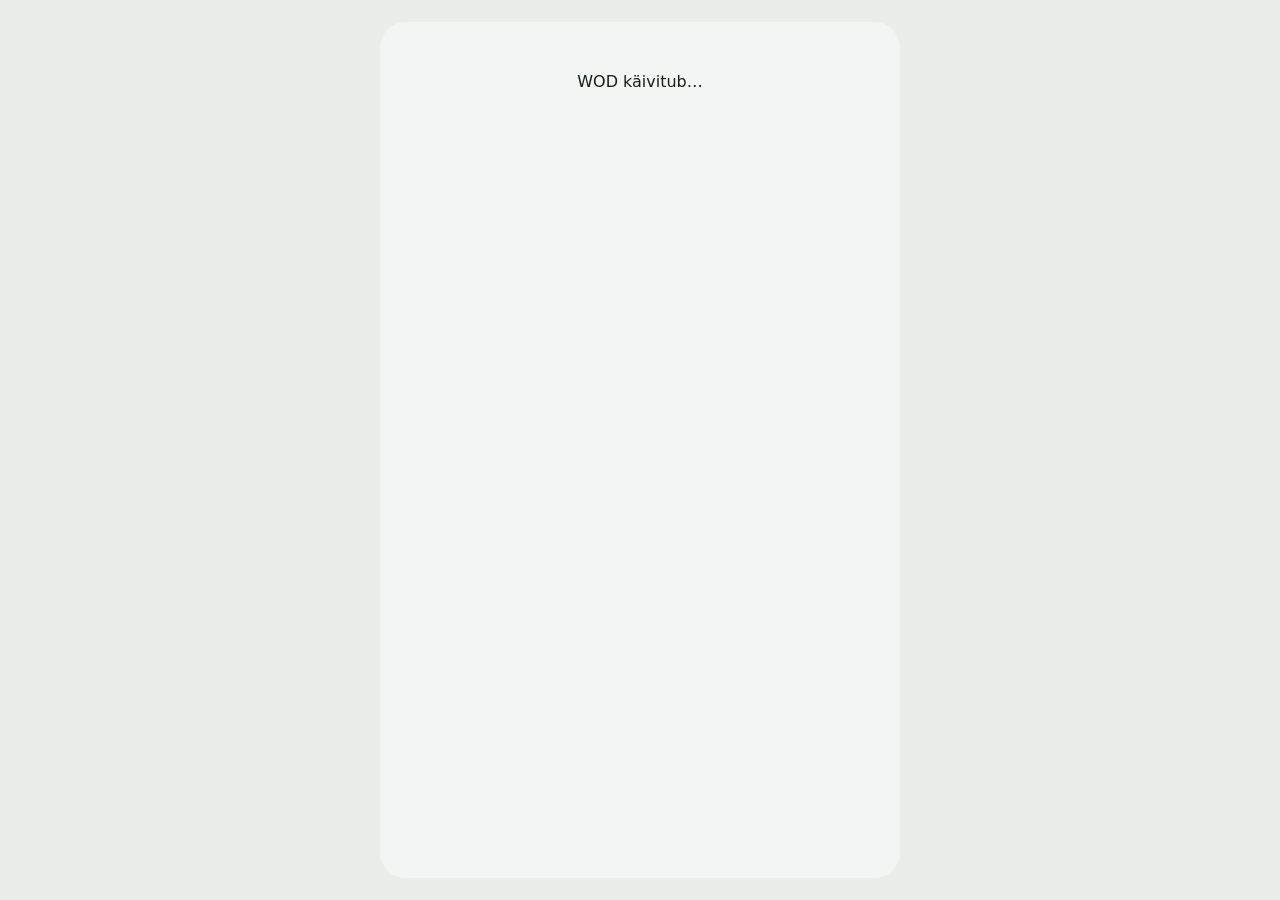
==== commit 14c1a3eb: "Replace WOD with standalone v3 client" ====
--- a/wod/index.html
+++ b/wod/index.html
@@ -1 +1,73 @@
-<!doctype html><html lang="et"><head><meta charset="utf-8"><meta name="viewport" content="width=device-width,initial-scale=1"><meta http-equiv="refresh" content="0; url=./app.html?v=2"><title>WOD</title><script>location.replace('./app.html?v=2')</script></head><body style="margin:0;background:#f2f5f3;font-family:system-ui"><div style="padding:32px;text-align:center">WOD avamine…</div></body></html>+<!doctype html>
+<html lang="et">
+<head>
+<meta charset="utf-8">
+<meta name="viewport" content="width=device-width,initial-scale=1,viewport-fit=cover">
+<meta name="theme-color" content="#101612">
+<title>WOD</title>
+<style>
+:root{--g:#119447;--g2:#0b7136;--bg:#f2f5f3;--card:#fff;--text:#152019;--muted:#6d7771;--line:#dce4df;--dark:#101612;--red:#b93b41}*{box-sizing:border-box}body{margin:0;background:#e9eeeb;font-family:Inter,system-ui,-apple-system,Segoe UI,sans-serif;color:var(--text)}button,input,select,textarea{font:inherit}.app{max-width:520px;min-height:100svh;margin:auto;background:var(--bg);position:relative}.top{position:sticky;top:0;z-index:10;background:var(--dark);color:#fff;padding:16px}.brand{display:flex;justify-content:space-between;align-items:center}.brand b{font-size:21px}.brand small{display:block;color:#aeb8b2;font-size:11px}.name{font-size:12px;background:#26302b;padding:7px 10px;border-radius:999px}.content{padding:16px 16px 100px}.hero{background:linear-gradient(135deg,#111914,#1b2d21);color:#fff;border-radius:24px;padding:21px;margin-bottom:16px}.hero h1{margin:4px 0 8px;font-size:27px}.hero p{margin:0;color:#c6d0ca;font-size:14px}.stats{display:grid;grid-template-columns:1fr 1fr;gap:9px;margin-top:16px}.stat{background:#ffffff12;border:1px solid #ffffff17;border-radius:15px;padding:11px}.stat b{font-size:22px;display:block}.stat span{font-size:11px;color:#cbd3cf}.section{display:flex;justify-content:space-between;align-items:center;margin:20px 2px 10px}.section h2{font-size:18px;margin:0}.link{border:0;background:none;color:var(--g2);font-weight:800}.stack{display:grid;gap:10px}.card{background:var(--card);border:1px solid var(--line);border-radius:19px}.training{padding:15px;display:grid;grid-template-columns:54px 1fr auto;gap:12px;align-items:center}.date{height:58px;border-radius:15px;background:#eaf6ee;display:grid;place-items:center;text-align:center;color:#0c7736;font-weight:900}.date b{font-size:22px;line-height:1}.date span{font-size:10px;text-transform:uppercase}.training h3{margin:0 0 4px;font-size:15px}.meta{font-size:12px;color:var(--muted);display:flex;gap:8px;flex-wrap:wrap}.badge{display:inline-block;margin-top:7px;border-radius:999px;padding:5px 8px;background:#edf7f0;color:#0b7735;font-size:11px;font-weight:800}.badge.wait{background:#fff4dd;color:#8a5b10}.badge.full{background:#fdebee;color:#9c3036}.arrow{width:34px;height:34px;border:0;border-radius:11px;background:#ecf6ef;color:var(--g2);font-size:22px}.btn{border:0;border-radius:14px;padding:13px 15px;font-weight:850}.primary{background:linear-gradient(#16a550,#0d873f);color:#fff}.secondary{background:#e9efeb;color:#26312b}.danger{background:#fdebed;color:var(--red)}.block{width:100%}.nav{position:fixed;bottom:0;left:50%;transform:translateX(-50%);width:min(520px,100%);display:grid;background:#fff;border-top:1px solid var(--line);padding:7px 6px calc(7px + env(safe-area-inset-bottom));z-index:20}.nav.client{grid-template-columns:repeat(3,1fr)}.nav.trainer{grid-template-columns:repeat(4,1fr)}.nav button{border:0;background:none;padding:8px 3px;border-radius:12px;color:#6c766f;font-size:10px;font-weight:800}.nav button.active{background:#eaf6ee;color:var(--g2)}.auth{min-height:100svh;background:linear-gradient(150deg,#0f1511,#1f2c24);padding:24px;display:flex;align-items:center}.authbox{width:100%;max-width:420px;margin:auto}.logo{width:62px;height:62px;border-radius:19px;background:linear-gradient(135deg,#24bd65,#087233);color:#fff;display:grid;place-items:center;font-size:26px;font-weight:950}.auth h1{color:#fff;font-size:35px;margin:18px 0 4px}.auth>div>p{color:#c6cfca;margin:0 0 18px}.authcard{background:#fff;border-radius:24px;padding:17px}.tabs{display:flex;background:#edf1ef;border-radius:13px;padding:4px;margin-bottom:14px}.tabs button{flex:1;border:0;background:none;padding:9px;border-radius:10px;font-weight:800}.tabs .on{background:#fff;box-shadow:0 2px 8px #0001}.field{margin-bottom:12px}.field label{display:block;font-size:12px;font-weight:800;margin:0 0 6px 2px}.field input,.field select,.field textarea{width:100%;border:1px solid #d4ded8;background:#fbfcfb;border-radius:13px;padding:12px;outline:none}.two{display:grid;grid-template-columns:1fr 1fr;gap:10px}.notice{padding:11px;border-radius:12px;background:#edf6ef;color:#31543d;font-size:12px;margin-bottom:10px}.notice.bad{background:#fff0f1;color:#81383c}.modalbg{position:fixed;inset:0;background:#08100bb2;z-index:40;display:flex;align-items:flex-end;justify-content:center}.modal{width:min(520px,100%);max-height:91svh;overflow:auto;background:var(--bg);border-radius:25px 25px 0 0;padding:16px 16px calc(22px + env(safe-area-inset-bottom))}.modal h2{margin:4px 0}.close{float:right;border:0;background:#e5ebe7;width:36px;height:36px;border-radius:11px;font-size:20px}.people{display:flex;flex-wrap:wrap;gap:7px;margin-top:9px}.person{background:#eef3f0;border-radius:999px;padding:6px 9px;font-size:12px}.divider{height:1px;background:var(--line);margin:15px 0}.listrow{display:flex;align-items:center;gap:10px;padding:13px 15px}.listrow+.listrow{border-top:1px solid var(--line)}.avatar{width:34px;height:34px;border-radius:50%;background:#dceee3;display:grid;place-items:center;font-size:11px;font-weight:900}.grow{flex:1}.grow b{display:block}.grow span{font-size:11px;color:var(--muted)}.grid{display:grid;grid-template-columns:1fr 1fr;gap:10px}.box{padding:14px}.box span{display:block;color:var(--muted);font-size:11px}.box b{font-size:23px}.empty{text-align:center;color:var(--muted);padding:32px 18px}.loader{padding:50px;text-align:center}.toast{position:fixed;z-index:90;left:50%;bottom:88px;transform:translateX(-50%);width:min(470px,calc(100% - 30px));padding:12px 14px;border-radius:13px;background:#14221a;color:#fff;font-size:13px}.toast.bad{background:#8b3035}@media(min-width:700px){body{padding:22px 0}.app{border-radius:26px;overflow:hidden;min-height:calc(100svh - 44px)}.nav{bottom:22px;border-radius:0 0 26px 26px}.modalbg{align-items:center}.modal{border-radius:25px;max-height:90svh}}
+</style>
+</head>
+<body><div id="root"><div class="app"><div class="loader">WOD käivitub…</div></div></div>
+<script>
+(async()=>{try{if('serviceWorker'in navigator&&!localStorage.getItem('wod_sw_cleanup_v3')){const regs=await navigator.serviceWorker.getRegistrations();for(const r of regs){try{if(new URL(r.scope).pathname.startsWith('/Futbol/'))await r.unregister()}catch(_){}}localStorage.setItem('wod_sw_cleanup_v3','1')}}catch(_){}})();
+const BASE='https://aanxpugvehwtcwwpefwx.supabase.co';
+const KEY='sb_publishable_ICMR8EF0LK69VjfVRWe0ew_120LIV7A';
+const root=document.getElementById('root');
+const S={session:null,profile:null,wallet:{credits:0},trainings:[],regs:[],profiles:[],view:'trainings',selected:null,authMode:'login',loading:true};
+const esc=s=>String(s??'').replace(/[&<>"']/g,c=>({'&':'&amp;','<':'&lt;','>':'&gt;','"':'&quot;',"'":'&#39;'}[c]));
+const euro=c=>(Number(c||0)/100).toFixed(2).replace('.',',')+' €';
+const initials=n=>String(n||'?').split(/\s+/).slice(0,2).map(x=>x[0]||'').join('').toUpperCase();
+const fmtDate=iso=>{const d=new Date(iso);return{day:new Intl.DateTimeFormat('et-EE',{day:'2-digit'}).format(d),mon:new Intl.DateTimeFormat('et-EE',{month:'short'}).format(d).replace('.',''),full:new Intl.DateTimeFormat('et-EE',{weekday:'long',day:'numeric',month:'long'}).format(d)}};
+const fmtTime=iso=>new Intl.DateTimeFormat('et-EE',{hour:'2-digit',minute:'2-digit',hour12:false}).format(new Date(iso));
+const endTime=t=>{const d=new Date(t.starts_at);d.setMinutes(d.getMinutes()+t.duration_minutes);return fmtTime(d)};
+function toast(m,bad=false){const x=document.createElement('div');x.className='toast'+(bad?' bad':'');x.textContent=m;document.body.appendChild(x);setTimeout(()=>x.remove(),2600)}
+function saveSession(s){S.session=s;localStorage.setItem('wod_session_v3',JSON.stringify(s))}
+function clearSession(){S.session=null;localStorage.removeItem('wod_session_v3')}
+function authHeaders(token){const h={'apikey':KEY,'Content-Type':'application/json'};if(token)h.Authorization='Bearer '+token;return h}
+async function jsonFetch(url,opt={}){const r=await fetch(url,opt);const txt=await r.text();let data=null;try{data=txt?JSON.parse(txt):null}catch{data=txt}if(!r.ok){const msg=(data&&typeof data==='object'&&(data.msg||data.message||data.error_description||data.error))||txt||('HTTP '+r.status);const e=new Error(msg);e.status=r.status;throw e}return data}
+async function refreshToken(){if(!S.session?.refresh_token)throw new Error('Sessioon puudub');const d=await jsonFetch(BASE+'/auth/v1/token?grant_type=refresh_token',{method:'POST',headers:authHeaders(),body:JSON.stringify({refresh_token:S.session.refresh_token})});saveSession(d);return d}
+async function ensureValid(){if(!S.session?.access_token)return false;try{await jsonFetch(BASE+'/auth/v1/user',{headers:authHeaders(S.session.access_token)});return true}catch(e){if(e.status===401){try{await refreshToken();return true}catch(_){clearSession();return false}}throw e}}
+async function rest(path,opt={}){if(!S.session?.access_token)throw new Error('Logi sisse');const headers={...authHeaders(S.session.access_token),...(opt.headers||{})};try{return await jsonFetch(BASE+'/rest/v1/'+path,{...opt,headers})}catch(e){if(e.status===401){await refreshToken();return jsonFetch(BASE+'/rest/v1/'+path,{...opt,headers:{...authHeaders(S.session.access_token),...(opt.headers||{})}})}throw e}}
+async function rpc(name,body){return rest('rpc/'+name,{method:'POST',headers:{'Prefer':'return=representation'},body:JSON.stringify(body)})}
+function isTrainer(){return S.profile?.role==='trainer'}
+function mine(t){return S.regs.find(r=>r.training_id===t.id&&r.user_id===S.session?.user?.id&&r.status!=='cancelled')}
+function regsFor(t){return S.regs.filter(r=>r.training_id===t.id&&r.status!=='cancelled')}
+function conf(t){return regsFor(t).filter(r=>r.status==='confirmed')}
+function wait(t){return regsFor(t).filter(r=>r.status==='waitlist')}
+function pname(id){return S.profiles.find(p=>p.user_id===id)?.display_name||'Kasutaja'}
+async function ensureProfile(){const uid=S.session.user.id;let a=await rest('wod_profiles?select=user_id,display_name,role&user_id=eq.'+uid);if(!a.length){const name=(S.session.user.user_metadata?.display_name||S.session.user.email?.split('@')[0]||'Kasutaja').trim();await rpc('wod_ensure_profile',{new_display_name:name});a=await rest('wod_profiles?select=user_id,display_name,role&user_id=eq.'+uid)}S.profile=a[0]}
+async function loadData(){const now=new Date(Date.now()-86400000).toISOString();const [t,r,p,w]=await Promise.all([rest('wod_trainings?select=*&starts_at=gte.'+encodeURIComponent(now)+'&order=starts_at.asc'),rest('wod_registrations?select=*&status=neq.cancelled&order=created_at.asc'),rest('wod_profiles?select=user_id,display_name,role&order=display_name.asc'),rest('wod_wallets?select=credits&user_id=eq.'+S.session.user.id)]);S.trainings=t||[];S.regs=r||[];S.profiles=p||[];S.wallet=w?.[0]||{credits:0};S.profile=S.profiles.find(x=>x.user_id===S.session.user.id)||S.profile}
+async function boot(){try{const raw=localStorage.getItem('wod_session_v3');if(raw){try{S.session=JSON.parse(raw)}catch{clearSession()}}if(S.session&&await ensureValid()){await ensureProfile();await loadData()}else clearSession()}catch(e){console.error(e);clearSession()}S.loading=false;render()}
+function setAuth(m){S.authMode=m;render()}
+function authView(){return `<div class="auth"><div class="authbox"><div class="logo">W</div><h1>WOD</h1><p>CrossFit treeningutele registreerimine.</p><div class="authcard"><div class="tabs"><button class="${S.authMode==='login'?'on':''}" onclick="setAuth('login')">Logi sisse</button><button class="${S.authMode==='signup'?'on':''}" onclick="setAuth('signup')">Loo konto</button></div><div id="msg"></div>${S.authMode==='signup'?'<div class="field"><label>Ees- ja perekonnanimi</label><input id="nm" autocomplete="name"></div>':''}<div class="field"><label>E-post</label><input id="em" type="email" autocomplete="email"></div><div class="field"><label>Parool</label><input id="pw" type="password" autocomplete="${S.authMode==='login'?'current-password':'new-password'}"></div><button class="btn primary block" onclick="authSubmit()">${S.authMode==='login'?'Logi sisse':'Loo konto'}</button></div></div></div>`}
+async function authSubmit(){const msg=document.getElementById('msg'),email=document.getElementById('em').value.trim(),password=document.getElementById('pw').value,name=document.getElementById('nm')?.value.trim();if(!email||!password||(S.authMode==='signup'&&!name)){msg.innerHTML='<div class="notice bad">Täida kõik väljad.</div>';return}msg.innerHTML='<div class="notice">Palun oota…</div>';try{if(S.authMode==='signup'){const d=await jsonFetch(BASE+'/auth/v1/signup',{method:'POST',headers:authHeaders(),body:JSON.stringify({email,password,data:{display_name:name}})});if(!d.access_token){msg.innerHTML='<div class="notice">Konto loodud. Kinnita e-postis saadetud link ja logi seejärel sisse.</div>';return}saveSession(d)}else{const d=await jsonFetch(BASE+'/auth/v1/token?grant_type=password',{method:'POST',headers:authHeaders(),body:JSON.stringify({email,password})});saveSession(d)}await ensureProfile();await loadData();S.view=isTrainer()?'overview':'trainings';render()}catch(e){msg.innerHTML='<div class="notice bad">'+esc(e.message)+'</div>'}}
+async function logout(){try{if(S.session?.access_token)await fetch(BASE+'/auth/v1/logout',{method:'POST',headers:authHeaders(S.session.access_token)})}catch(_){}clearSession();S.profile=null;render()}
+function top(){return `<div class="top"><div class="brand"><div><b>WOD</b><small>${isTrainer()?'Treener':'Treeningud'}</small></div><span class="name">${esc(S.profile?.display_name||'')}</span></div></div>`}
+function nav(){if(isTrainer())return `<div class="nav trainer"><button class="${S.view==='overview'?'active':''}" onclick="go('overview')">Ülevaade</button><button class="${S.view==='trainerTrainings'?'active':''}" onclick="go('trainerTrainings')">Treeningud</button><button class="${S.view==='members'?'active':''}" onclick="go('members')">Liikmed</button><button class="${S.view==='stats'?'active':''}" onclick="go('stats')">Statistika</button></div>`;return `<div class="nav client"><button class="${S.view==='trainings'?'active':''}" onclick="go('trainings')">Treeningud</button><button class="${S.view==='mine'?'active':''}" onclick="go('mine')">Minu treeningud</button><button class="${S.view==='profile'?'active':''}" onclick="go('profile')">Profiil</button></div>`}
+function go(v){S.view=v;S.selected=null;render();scrollTo(0,0)}
+function card(t){const d=fmtDate(t.starts_at),c=conf(t).length,m=mine(t);let badge=m?.status==='confirmed'?'✓ Registreeritud':m?.status==='waitlist'?'Ootenimekirjas':c>=t.capacity?'Täis':'Vabu kohti '+(t.capacity-c);let cls=m?.status==='waitlist'?'wait':c>=t.capacity&&!m?'full':'';return `<div class="card training"><div class="date"><b>${d.day}</b><span>${d.mon}</span></div><div onclick="openTraining(${t.id})"><h3>${esc(d.full)}</h3><div class="meta"><span>${fmtTime(t.starts_at)}–${endTime(t)}</span><span>👥 ${c}/${t.capacity}</span><span>${euro(t.price_cents)}</span></div><span class="badge ${cls}">${badge}</span></div><button class="arrow" onclick="openTraining(${t.id})">›</button></div>`}
+function trainingsView(){const list=S.trainings.filter(t=>t.status==='published'&&new Date(t.starts_at)>new Date());return `<div class="content"><div class="hero"><small>JÄRGMISED TREENINGUD</small><h1>Vali trenn ja pane nimi kirja.</h1><p>Kõik grupiliikmed näevad, kes on registreerunud.</p><div class="stats"><div class="stat"><b>${list.length}</b><span>tulevast trenni</span></div><div class="stat"><b>${list.filter(t=>mine(t)?.status==='confirmed').length}</b><span>oled kirjas</span></div></div></div><div class="section"><h2>Tulevased treeningud</h2><button class="link" onclick="refreshData()">Värskenda</button></div><div class="stack">${list.length?list.map(card).join(''):'<div class="card empty">Treeninguid pole veel lisatud.</div>'}</div></div>`}
+function openTraining(id){S.selected=id;render()}
+function modal(t){const d=fmtDate(t.starts_at),c=conf(t).length,m=mine(t),names=conf(t).map(r=>pname(r.user_id));return `<div class="modalbg" onclick="if(event.target===this){S.selected=null;render()}"><div class="modal"><button class="close" onclick="S.selected=null;render()">×</button><small>${esc(t.title)}</small><h2>${esc(d.full)}</h2><div class="meta">${fmtTime(t.starts_at)}–${endTime(t)} · ${euro(t.price_cents)} · ${c}/${t.capacity} kohta</div><div class="divider"></div><b>Registreerunud (${names.length})</b><div class="people">${names.length?names.map(n=>'<span class="person">'+esc(n)+'</span>').join(''):'<span class="meta">Keegi pole veel registreerunud.</span>'}</div>${wait(t).length?'<div class="notice" style="margin-top:12px">Ootenimekirjas: '+wait(t).map(r=>esc(pname(r.user_id))).join(', ')+'</div>':''}${t.note?'<div class="notice" style="margin-top:12px">'+esc(t.note)+'</div>':''}<div class="divider"></div>${m?'<span class="badge '+(m.status==='waitlist'?'wait':'')+'">'+(m.status==='confirmed'?'✓ Oled registreeritud':'Oled ootenimekirjas')+'</span><div style="height:10px"></div><button class="btn danger block" onclick="cancelReg('+t.id+')">Tühista registreering</button>':c>=t.capacity?'<button class="btn primary block" onclick="register('+t.id+',false)">Liitu ootenimekirjaga</button>':'<button class="btn primary block" onclick="showPayment('+t.id+')">Registreeru</button>'}</div></div>`}
+function showPayment(id){S.selected='pay:'+id;render()}
+function payModal(t){return `<div class="modalbg"><div class="modal"><button class="close" onclick="S.selected=null;render()">×</button><small>REGISTREERIMINE</small><h2>${esc(fmtDate(t.starts_at).full)}</h2><div class="meta">${fmtTime(t.starts_at)} · ${euro(t.price_cents)}</div><div class="divider"></div>${S.wallet.credits>0?'<div class="notice">Treeningkaardil on '+S.wallet.credits+' korda.</div><button class="btn primary block" onclick="register('+t.id+',true)">Kasuta 1 treeningukord</button><div class="divider"></div>':''}<div class="notice">Päris kaardi- ja pangamakse ühendame pärast Montonio või Stripe kaupmehekonto lisamist.</div><button class="btn secondary block" onclick="register(${t.id},false)">Registreeru, makse ootel</button></div></div>`}
+async function register(id,useCredit){try{await rpc('wod_register',{p_training_id:id,p_use_credit:useCredit});await loadData();S.selected=null;render();toast('Registreering tehtud.')}catch(e){toast(e.message,true)}}
+async function cancelReg(id){if(!confirm('Kas tühistada registreering?'))return;try{await rpc('wod_cancel_registration',{p_training_id:id});await loadData();S.selected=null;render();toast('Registreering tühistatud.')}catch(e){toast(e.message,true)}}
+function mineView(){const list=S.trainings.filter(t=>mine(t)&&new Date(t.starts_at)>new Date());return `<div class="content"><div class="section" style="margin-top:2px"><h2>Minu treeningud</h2></div><div class="stack">${list.length?list.map(card).join(''):'<div class="card empty">Registreeringuid pole.</div>'}</div></div>`}
+function profileView(){return `<div class="content"><div class="card" style="padding:17px"><div style="display:flex;gap:12px;align-items:center"><div class="avatar" style="width:58px;height:58px">${esc(initials(S.profile.display_name))}</div><div><h2 style="margin:0">${esc(S.profile.display_name)}</h2><div class="meta">${esc(S.session.user.email||'')}</div></div></div><div class="grid" style="margin-top:14px"><div class="card box"><span>Treeningkordi alles</span><b>${S.wallet.credits||0}</b></div><div class="card box"><span>Roll</span><b style="font-size:17px">${isTrainer()?'Treener':'Klient'}</b></div></div></div><div class="section"><h2>Konto</h2></div><button class="btn danger block" onclick="logout()">Logi välja</button></div>`}
+function trainerOverview(){const list=S.trainings.filter(t=>t.status==='published'&&new Date(t.starts_at)>new Date());const t=list[0];return `<div class="content"><div class="hero"><small>TREENERI VAADE</small><h1>${t?esc(fmtDate(t.starts_at).full):'Lisa esimene treening'}</h1><p>${t?fmtTime(t.starts_at)+' · '+conf(t).length+'/'+t.capacity+' registreerunud':'Pärast avaldamist saavad kliendid registreeruda.'}</p></div><button class="btn primary block" onclick="go('add')">＋ Lisa treening</button><div class="section"><h2>Järgmised treeningud</h2></div><div class="stack">${list.length?list.map(t=>`<div onclick="openAtt(${t.id})">${card(t)}</div>`).join(''):'<div class="card empty">Treeninguid pole.</div>'}</div></div>`}
+function trainerTrainings(){return trainerOverview()}
+function openAtt(id){S.selected=id;S.view='attendees';render()}
+function attendeesView(){const t=S.trainings.find(x=>x.id===S.selected);if(!t)return trainerOverview();return `<div class="content"><button class="btn secondary" onclick="go('overview')">‹ Tagasi</button><div class="section"><h2>${esc(fmtDate(t.starts_at).full)}</h2></div><div class="card">${conf(t).length?conf(t).map(r=>`<div class="listrow"><div class="avatar">${esc(initials(pname(r.user_id)))}</div><div class="grow"><b>${esc(pname(r.user_id))}</b><span>${esc(r.payment_status)}</span></div></div>`).join(''):'<div class="empty">Osalejaid pole.</div>'}</div></div>`}
+function addView(){const d=new Date(Date.now()+86400000).toISOString().slice(0,10);return `<div class="content"><button class="btn secondary" onclick="go('overview')">‹ Tagasi</button><div class="card" style="padding:16px;margin-top:12px"><div class="section" style="margin-top:0"><h2>Lisa treening</h2></div><div class="two"><div class="field"><label>Kuupäev</label><input id="fd" type="date" value="${d}"></div><div class="field"><label>Kellaaeg</label><input id="ft" type="time" value="18:30"></div></div><div class="two"><div class="field"><label>Kestus</label><input id="fdu" type="number" value="60"></div><div class="field"><label>Kohti</label><input id="fc" type="number" value="12"></div></div><div class="field"><label>Nimetus</label><input id="fn" value="CrossFit"></div><div class="two"><div class="field"><label>Hind €</label><input id="fp" type="number" step="0.01" value="8"></div><div class="field"><label>Registreerimine lõppeb</label><input id="fr" type="time" value="16:00"></div></div><div class="field"><label>Märkus</label><textarea id="fno"></textarea></div><button class="btn primary block" onclick="createTraining()">Avalda treening</button></div></div>`}
+function isoLocal(date,time){const x=new Date(date+'T'+time+':00');return x.toISOString()}
+async function createTraining(){const v=id=>document.getElementById(id).value;try{const row={created_by:S.session.user.id,title:v('fn')||'CrossFit',starts_at:isoLocal(v('fd'),v('ft')),duration_minutes:+v('fdu')||60,capacity:+v('fc')||12,price_cents:Math.round((+v('fp')||0)*100),registration_closes_at:isoLocal(v('fd'),v('fr')||v('ft')),cancellation_hours:4,note:v('fno')||null,status:'published'};await rest('wod_trainings',{method:'POST',headers:{'Prefer':'return=representation'},body:JSON.stringify(row)});await loadData();go('overview');toast('Treening avaldatud.')}catch(e){toast(e.message,true)}}
+function membersView(){const ids=[...new Set(S.regs.filter(r=>r.status==='confirmed').map(r=>r.user_id))];return `<div class="content"><div class="section" style="margin-top:2px"><h2>Liikmed</h2></div><div class="card">${ids.length?ids.map(id=>`<div class="listrow"><div class="avatar">${esc(initials(pname(id)))}</div><div class="grow"><b>${esc(pname(id))}</b><span>${S.regs.filter(r=>r.user_id===id&&r.status==='confirmed').length} registreeringut</span></div></div>`).join(''):'<div class="empty">Liikmeid pole veel.</div>'}</div></div>`}
+function statsView(){const t=S.trainings.filter(x=>x.status==='published'),counts=t.map(conf),sum=counts.reduce((a,b)=>a+b.length,0),avg=t.length?(sum/t.length).toFixed(1).replace('.',','):'0';return `<div class="content"><div class="section" style="margin-top:2px"><h2>Statistika</h2></div><div class="grid"><div class="card box"><span>Treeninguid</span><b>${t.length}</b></div><div class="card box"><span>Keskmine osalejate arv</span><b>${avg}</b></div><div class="card box"><span>Osalemisi kokku</span><b>${sum}</b></div><div class="card box"><span>Liikmeid</span><b>${new Set(S.regs.filter(r=>r.status==='confirmed').map(r=>r.user_id)).size}</b></div></div></div>`}
+async function refreshData(){try{await loadData();render();toast('Andmed värskendatud.')}catch(e){toast(e.message,true)}}
+function render(){if(S.loading){root.innerHTML='<div class="app"><div class="loader">WOD käivitub…</div></div>';return}if(!S.session){root.innerHTML=authView();return}let body;if(isTrainer()){if(!['overview','trainerTrainings','members','stats','attendees','add'].includes(S.view))S.view='overview';body=S.view==='overview'?trainerOverview():S.view==='trainerTrainings'?trainerTrainings():S.view==='members'?membersView():S.view==='stats'?statsView():S.view==='attendees'?attendeesView():addView()}else{if(!['trainings','mine','profile'].includes(S.view))S.view='trainings';body=S.view==='trainings'?trainingsView():S.view==='mine'?mineView():profileView()}root.innerHTML='<div class="app">'+top()+body+nav()+'</div>';if(typeof S.selected==='number'){const t=S.trainings.find(x=>x.id===S.selected);if(t)root.insertAdjacentHTML('beforeend',modal(t))}else if(typeof S.selected==='string'&&S.selected.startsWith('pay:')){const t=S.trainings.find(x=>x.id===+S.selected.split(':')[1]);if(t)root.insertAdjacentHTML('beforeend',payModal(t))}}
+window.addEventListener('unhandledrejection',e=>{console.error(e.reason);toast('Viga: '+(e.reason?.message||e.reason),true)});
+boot();
+</script></body></html>
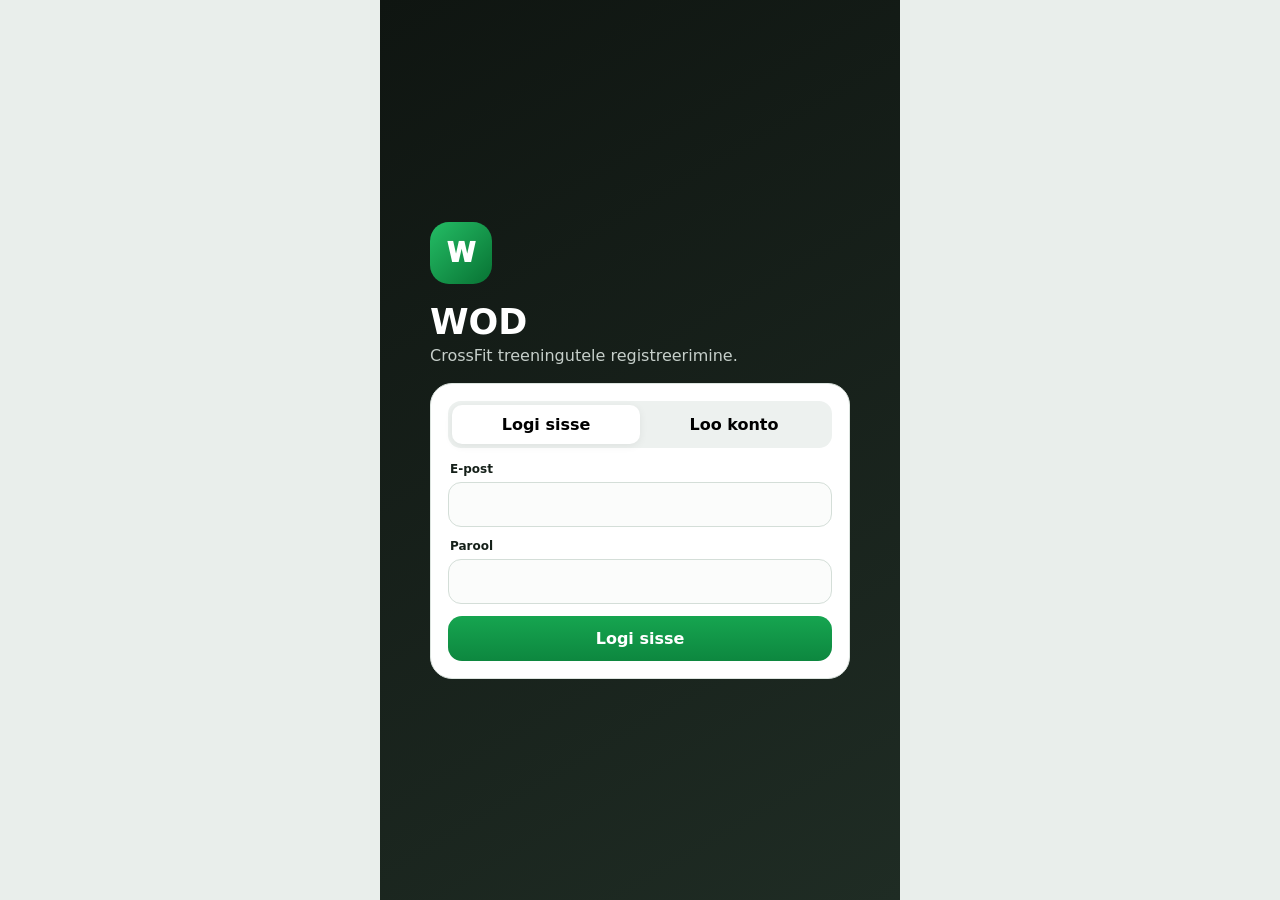
==== commit f997fb3b: "Replace WOD with stable validated client" ====
--- a/wod/index.html
+++ b/wod/index.html
@@ -6,68 +6,64 @@
 <meta name="theme-color" content="#101612">
 <title>WOD</title>
 <style>
-:root{--g:#119447;--g2:#0b7136;--bg:#f2f5f3;--card:#fff;--text:#152019;--muted:#6d7771;--line:#dce4df;--dark:#101612;--red:#b93b41}*{box-sizing:border-box}body{margin:0;background:#e9eeeb;font-family:Inter,system-ui,-apple-system,Segoe UI,sans-serif;color:var(--text)}button,input,select,textarea{font:inherit}.app{max-width:520px;min-height:100svh;margin:auto;background:var(--bg);position:relative}.top{position:sticky;top:0;z-index:10;background:var(--dark);color:#fff;padding:16px}.brand{display:flex;justify-content:space-between;align-items:center}.brand b{font-size:21px}.brand small{display:block;color:#aeb8b2;font-size:11px}.name{font-size:12px;background:#26302b;padding:7px 10px;border-radius:999px}.content{padding:16px 16px 100px}.hero{background:linear-gradient(135deg,#111914,#1b2d21);color:#fff;border-radius:24px;padding:21px;margin-bottom:16px}.hero h1{margin:4px 0 8px;font-size:27px}.hero p{margin:0;color:#c6d0ca;font-size:14px}.stats{display:grid;grid-template-columns:1fr 1fr;gap:9px;margin-top:16px}.stat{background:#ffffff12;border:1px solid #ffffff17;border-radius:15px;padding:11px}.stat b{font-size:22px;display:block}.stat span{font-size:11px;color:#cbd3cf}.section{display:flex;justify-content:space-between;align-items:center;margin:20px 2px 10px}.section h2{font-size:18px;margin:0}.link{border:0;background:none;color:var(--g2);font-weight:800}.stack{display:grid;gap:10px}.card{background:var(--card);border:1px solid var(--line);border-radius:19px}.training{padding:15px;display:grid;grid-template-columns:54px 1fr auto;gap:12px;align-items:center}.date{height:58px;border-radius:15px;background:#eaf6ee;display:grid;place-items:center;text-align:center;color:#0c7736;font-weight:900}.date b{font-size:22px;line-height:1}.date span{font-size:10px;text-transform:uppercase}.training h3{margin:0 0 4px;font-size:15px}.meta{font-size:12px;color:var(--muted);display:flex;gap:8px;flex-wrap:wrap}.badge{display:inline-block;margin-top:7px;border-radius:999px;padding:5px 8px;background:#edf7f0;color:#0b7735;font-size:11px;font-weight:800}.badge.wait{background:#fff4dd;color:#8a5b10}.badge.full{background:#fdebee;color:#9c3036}.arrow{width:34px;height:34px;border:0;border-radius:11px;background:#ecf6ef;color:var(--g2);font-size:22px}.btn{border:0;border-radius:14px;padding:13px 15px;font-weight:850}.primary{background:linear-gradient(#16a550,#0d873f);color:#fff}.secondary{background:#e9efeb;color:#26312b}.danger{background:#fdebed;color:var(--red)}.block{width:100%}.nav{position:fixed;bottom:0;left:50%;transform:translateX(-50%);width:min(520px,100%);display:grid;background:#fff;border-top:1px solid var(--line);padding:7px 6px calc(7px + env(safe-area-inset-bottom));z-index:20}.nav.client{grid-template-columns:repeat(3,1fr)}.nav.trainer{grid-template-columns:repeat(4,1fr)}.nav button{border:0;background:none;padding:8px 3px;border-radius:12px;color:#6c766f;font-size:10px;font-weight:800}.nav button.active{background:#eaf6ee;color:var(--g2)}.auth{min-height:100svh;background:linear-gradient(150deg,#0f1511,#1f2c24);padding:24px;display:flex;align-items:center}.authbox{width:100%;max-width:420px;margin:auto}.logo{width:62px;height:62px;border-radius:19px;background:linear-gradient(135deg,#24bd65,#087233);color:#fff;display:grid;place-items:center;font-size:26px;font-weight:950}.auth h1{color:#fff;font-size:35px;margin:18px 0 4px}.auth>div>p{color:#c6cfca;margin:0 0 18px}.authcard{background:#fff;border-radius:24px;padding:17px}.tabs{display:flex;background:#edf1ef;border-radius:13px;padding:4px;margin-bottom:14px}.tabs button{flex:1;border:0;background:none;padding:9px;border-radius:10px;font-weight:800}.tabs .on{background:#fff;box-shadow:0 2px 8px #0001}.field{margin-bottom:12px}.field label{display:block;font-size:12px;font-weight:800;margin:0 0 6px 2px}.field input,.field select,.field textarea{width:100%;border:1px solid #d4ded8;background:#fbfcfb;border-radius:13px;padding:12px;outline:none}.two{display:grid;grid-template-columns:1fr 1fr;gap:10px}.notice{padding:11px;border-radius:12px;background:#edf6ef;color:#31543d;font-size:12px;margin-bottom:10px}.notice.bad{background:#fff0f1;color:#81383c}.modalbg{position:fixed;inset:0;background:#08100bb2;z-index:40;display:flex;align-items:flex-end;justify-content:center}.modal{width:min(520px,100%);max-height:91svh;overflow:auto;background:var(--bg);border-radius:25px 25px 0 0;padding:16px 16px calc(22px + env(safe-area-inset-bottom))}.modal h2{margin:4px 0}.close{float:right;border:0;background:#e5ebe7;width:36px;height:36px;border-radius:11px;font-size:20px}.people{display:flex;flex-wrap:wrap;gap:7px;margin-top:9px}.person{background:#eef3f0;border-radius:999px;padding:6px 9px;font-size:12px}.divider{height:1px;background:var(--line);margin:15px 0}.listrow{display:flex;align-items:center;gap:10px;padding:13px 15px}.listrow+.listrow{border-top:1px solid var(--line)}.avatar{width:34px;height:34px;border-radius:50%;background:#dceee3;display:grid;place-items:center;font-size:11px;font-weight:900}.grow{flex:1}.grow b{display:block}.grow span{font-size:11px;color:var(--muted)}.grid{display:grid;grid-template-columns:1fr 1fr;gap:10px}.box{padding:14px}.box span{display:block;color:var(--muted);font-size:11px}.box b{font-size:23px}.empty{text-align:center;color:var(--muted);padding:32px 18px}.loader{padding:50px;text-align:center}.toast{position:fixed;z-index:90;left:50%;bottom:88px;transform:translateX(-50%);width:min(470px,calc(100% - 30px));padding:12px 14px;border-radius:13px;background:#14221a;color:#fff;font-size:13px}.toast.bad{background:#8b3035}@media(min-width:700px){body{padding:22px 0}.app{border-radius:26px;overflow:hidden;min-height:calc(100svh - 44px)}.nav{bottom:22px;border-radius:0 0 26px 26px}.modalbg{align-items:center}.modal{border-radius:25px;max-height:90svh}}
+:root{--g:#119447;--g2:#0b7136;--bg:#f2f5f3;--card:#fff;--text:#152019;--muted:#6d7771;--line:#dce4df;--dark:#101612;--red:#b93b41}*{box-sizing:border-box}body{margin:0;background:#e9eeeb;font-family:system-ui,-apple-system,Segoe UI,sans-serif;color:var(--text)}button,input,textarea{font:inherit}.app{max-width:520px;min-height:100svh;margin:auto;background:var(--bg)}.auth{min-height:100svh;background:linear-gradient(150deg,#0f1511,#1f2c24);padding:24px;display:flex;align-items:center}.authbox{width:100%;max-width:420px;margin:auto}.logo{width:62px;height:62px;border-radius:19px;background:linear-gradient(135deg,#24bd65,#087233);color:#fff;display:grid;place-items:center;font-size:26px;font-weight:950}.auth h1{color:#fff;font-size:35px;margin:18px 0 4px}.auth p{color:#c6cfca;margin:0 0 18px}.card{background:#fff;border:1px solid var(--line);border-radius:22px;padding:17px}.tabs{display:flex;background:#edf1ef;border-radius:13px;padding:4px;margin-bottom:14px}.tabs button{flex:1;border:0;background:none;padding:10px;border-radius:10px;font-weight:800}.tabs .on{background:#fff;box-shadow:0 2px 8px #0001}.field{margin-bottom:12px}.field label{display:block;font-size:12px;font-weight:800;margin:0 0 6px 2px}.field input,.field textarea{width:100%;border:1px solid #d4ded8;background:#fbfcfb;border-radius:13px;padding:12px;outline:none}.btn{border:0;border-radius:14px;padding:13px 15px;font-weight:850}.primary{background:linear-gradient(#16a550,#0d873f);color:#fff}.secondary{background:#e9efeb;color:#26312b}.danger{background:#fdebed;color:var(--red)}.block{width:100%}.notice{padding:11px;border-radius:12px;background:#edf6ef;color:#31543d;font-size:12px;margin-bottom:10px}.notice.bad{background:#fff0f1;color:#81383c}.top{background:#101612;color:#fff;padding:16px;display:flex;justify-content:space-between;align-items:center}.top b{font-size:21px}.content{padding:16px 16px 36px}.hero{background:linear-gradient(135deg,#111914,#1b2d21);color:#fff;border-radius:24px;padding:21px;margin-bottom:16px}.hero h1{margin:4px 0 8px;font-size:26px}.hero p{margin:0;color:#c6d0ca;font-size:14px}.section{display:flex;justify-content:space-between;align-items:center;margin:20px 2px 10px}.section h2{font-size:18px;margin:0}.stack{display:grid;gap:10px}.training{background:#fff;border:1px solid var(--line);border-radius:18px;padding:15px}.training h3{margin:0 0 5px}.meta{font-size:12px;color:var(--muted);display:flex;gap:8px;flex-wrap:wrap}.people{font-size:12px;color:#415047;margin-top:8px}.actions{display:flex;gap:8px;margin-top:12px}.actions .btn{flex:1}.empty{text-align:center;color:var(--muted);padding:30px 18px;background:#fff;border:1px solid var(--line);border-radius:18px}.formgrid{display:grid;grid-template-columns:1fr 1fr;gap:10px}.hidden{display:none!important}
 </style>
 </head>
-<body><div id="root"><div class="app"><div class="loader">WOD käivitub…</div></div></div>
+<body>
+<div id="root" class="app">
+  <div class="auth" id="authScreen">
+    <div class="authbox">
+      <div class="logo">W</div>
+      <h1>WOD</h1>
+      <p>CrossFit treeningutele registreerimine.</p>
+      <div class="card">
+        <div class="tabs"><button id="tabLogin" class="on">Logi sisse</button><button id="tabSignup">Loo konto</button></div>
+        <div id="message"></div>
+        <div id="nameField" class="field hidden"><label>Ees- ja perekonnanimi</label><input id="name" autocomplete="name"></div>
+        <div class="field"><label>E-post</label><input id="email" type="email" autocomplete="email"></div>
+        <div class="field"><label>Parool</label><input id="password" type="password" autocomplete="current-password"></div>
+        <button id="authButton" class="btn primary block">Logi sisse</button>
+      </div>
+    </div>
+  </div>
+  <div id="mainScreen" class="hidden"></div>
+</div>
 <script>
-(async()=>{try{if('serviceWorker'in navigator&&!localStorage.getItem('wod_sw_cleanup_v3')){const regs=await navigator.serviceWorker.getRegistrations();for(const r of regs){try{if(new URL(r.scope).pathname.startsWith('/Futbol/'))await r.unregister()}catch(_){}}localStorage.setItem('wod_sw_cleanup_v3','1')}}catch(_){}})();
+'use strict';
 const BASE='https://aanxpugvehwtcwwpefwx.supabase.co';
 const KEY='sb_publishable_ICMR8EF0LK69VjfVRWe0ew_120LIV7A';
-const root=document.getElementById('root');
-const S={session:null,profile:null,wallet:{credits:0},trainings:[],regs:[],profiles:[],view:'trainings',selected:null,authMode:'login',loading:true};
+let mode='login';
+let session=null;
+let profile=null;
+let trainings=[];
+let registrations=[];
+let profiles=[];
+const $=id=>document.getElementById(id);
 const esc=s=>String(s??'').replace(/[&<>"']/g,c=>({'&':'&amp;','<':'&lt;','>':'&gt;','"':'&quot;',"'":'&#39;'}[c]));
-const euro=c=>(Number(c||0)/100).toFixed(2).replace('.',',')+' €';
-const initials=n=>String(n||'?').split(/\s+/).slice(0,2).map(x=>x[0]||'').join('').toUpperCase();
-const fmtDate=iso=>{const d=new Date(iso);return{day:new Intl.DateTimeFormat('et-EE',{day:'2-digit'}).format(d),mon:new Intl.DateTimeFormat('et-EE',{month:'short'}).format(d).replace('.',''),full:new Intl.DateTimeFormat('et-EE',{weekday:'long',day:'numeric',month:'long'}).format(d)}};
-const fmtTime=iso=>new Intl.DateTimeFormat('et-EE',{hour:'2-digit',minute:'2-digit',hour12:false}).format(new Date(iso));
-const endTime=t=>{const d=new Date(t.starts_at);d.setMinutes(d.getMinutes()+t.duration_minutes);return fmtTime(d)};
-function toast(m,bad=false){const x=document.createElement('div');x.className='toast'+(bad?' bad':'');x.textContent=m;document.body.appendChild(x);setTimeout(()=>x.remove(),2600)}
-function saveSession(s){S.session=s;localStorage.setItem('wod_session_v3',JSON.stringify(s))}
-function clearSession(){S.session=null;localStorage.removeItem('wod_session_v3')}
-function authHeaders(token){const h={'apikey':KEY,'Content-Type':'application/json'};if(token)h.Authorization='Bearer '+token;return h}
-async function jsonFetch(url,opt={}){const r=await fetch(url,opt);const txt=await r.text();let data=null;try{data=txt?JSON.parse(txt):null}catch{data=txt}if(!r.ok){const msg=(data&&typeof data==='object'&&(data.msg||data.message||data.error_description||data.error))||txt||('HTTP '+r.status);const e=new Error(msg);e.status=r.status;throw e}return data}
-async function refreshToken(){if(!S.session?.refresh_token)throw new Error('Sessioon puudub');const d=await jsonFetch(BASE+'/auth/v1/token?grant_type=refresh_token',{method:'POST',headers:authHeaders(),body:JSON.stringify({refresh_token:S.session.refresh_token})});saveSession(d);return d}
-async function ensureValid(){if(!S.session?.access_token)return false;try{await jsonFetch(BASE+'/auth/v1/user',{headers:authHeaders(S.session.access_token)});return true}catch(e){if(e.status===401){try{await refreshToken();return true}catch(_){clearSession();return false}}throw e}}
-async function rest(path,opt={}){if(!S.session?.access_token)throw new Error('Logi sisse');const headers={...authHeaders(S.session.access_token),...(opt.headers||{})};try{return await jsonFetch(BASE+'/rest/v1/'+path,{...opt,headers})}catch(e){if(e.status===401){await refreshToken();return jsonFetch(BASE+'/rest/v1/'+path,{...opt,headers:{...authHeaders(S.session.access_token),...(opt.headers||{})}})}throw e}}
-async function rpc(name,body){return rest('rpc/'+name,{method:'POST',headers:{'Prefer':'return=representation'},body:JSON.stringify(body)})}
-function isTrainer(){return S.profile?.role==='trainer'}
-function mine(t){return S.regs.find(r=>r.training_id===t.id&&r.user_id===S.session?.user?.id&&r.status!=='cancelled')}
-function regsFor(t){return S.regs.filter(r=>r.training_id===t.id&&r.status!=='cancelled')}
-function conf(t){return regsFor(t).filter(r=>r.status==='confirmed')}
-function wait(t){return regsFor(t).filter(r=>r.status==='waitlist')}
-function pname(id){return S.profiles.find(p=>p.user_id===id)?.display_name||'Kasutaja'}
-async function ensureProfile(){const uid=S.session.user.id;let a=await rest('wod_profiles?select=user_id,display_name,role&user_id=eq.'+uid);if(!a.length){const name=(S.session.user.user_metadata?.display_name||S.session.user.email?.split('@')[0]||'Kasutaja').trim();await rpc('wod_ensure_profile',{new_display_name:name});a=await rest('wod_profiles?select=user_id,display_name,role&user_id=eq.'+uid)}S.profile=a[0]}
-async function loadData(){const now=new Date(Date.now()-86400000).toISOString();const [t,r,p,w]=await Promise.all([rest('wod_trainings?select=*&starts_at=gte.'+encodeURIComponent(now)+'&order=starts_at.asc'),rest('wod_registrations?select=*&status=neq.cancelled&order=created_at.asc'),rest('wod_profiles?select=user_id,display_name,role&order=display_name.asc'),rest('wod_wallets?select=credits&user_id=eq.'+S.session.user.id)]);S.trainings=t||[];S.regs=r||[];S.profiles=p||[];S.wallet=w?.[0]||{credits:0};S.profile=S.profiles.find(x=>x.user_id===S.session.user.id)||S.profile}
-async function boot(){try{const raw=localStorage.getItem('wod_session_v3');if(raw){try{S.session=JSON.parse(raw)}catch{clearSession()}}if(S.session&&await ensureValid()){await ensureProfile();await loadData()}else clearSession()}catch(e){console.error(e);clearSession()}S.loading=false;render()}
-function setAuth(m){S.authMode=m;render()}
-function authView(){return `<div class="auth"><div class="authbox"><div class="logo">W</div><h1>WOD</h1><p>CrossFit treeningutele registreerimine.</p><div class="authcard"><div class="tabs"><button class="${S.authMode==='login'?'on':''}" onclick="setAuth('login')">Logi sisse</button><button class="${S.authMode==='signup'?'on':''}" onclick="setAuth('signup')">Loo konto</button></div><div id="msg"></div>${S.authMode==='signup'?'<div class="field"><label>Ees- ja perekonnanimi</label><input id="nm" autocomplete="name"></div>':''}<div class="field"><label>E-post</label><input id="em" type="email" autocomplete="email"></div><div class="field"><label>Parool</label><input id="pw" type="password" autocomplete="${S.authMode==='login'?'current-password':'new-password'}"></div><button class="btn primary block" onclick="authSubmit()">${S.authMode==='login'?'Logi sisse':'Loo konto'}</button></div></div></div>`}
-async function authSubmit(){const msg=document.getElementById('msg'),email=document.getElementById('em').value.trim(),password=document.getElementById('pw').value,name=document.getElementById('nm')?.value.trim();if(!email||!password||(S.authMode==='signup'&&!name)){msg.innerHTML='<div class="notice bad">Täida kõik väljad.</div>';return}msg.innerHTML='<div class="notice">Palun oota…</div>';try{if(S.authMode==='signup'){const d=await jsonFetch(BASE+'/auth/v1/signup',{method:'POST',headers:authHeaders(),body:JSON.stringify({email,password,data:{display_name:name}})});if(!d.access_token){msg.innerHTML='<div class="notice">Konto loodud. Kinnita e-postis saadetud link ja logi seejärel sisse.</div>';return}saveSession(d)}else{const d=await jsonFetch(BASE+'/auth/v1/token?grant_type=password',{method:'POST',headers:authHeaders(),body:JSON.stringify({email,password})});saveSession(d)}await ensureProfile();await loadData();S.view=isTrainer()?'overview':'trainings';render()}catch(e){msg.innerHTML='<div class="notice bad">'+esc(e.message)+'</div>'}}
-async function logout(){try{if(S.session?.access_token)await fetch(BASE+'/auth/v1/logout',{method:'POST',headers:authHeaders(S.session.access_token)})}catch(_){}clearSession();S.profile=null;render()}
-function top(){return `<div class="top"><div class="brand"><div><b>WOD</b><small>${isTrainer()?'Treener':'Treeningud'}</small></div><span class="name">${esc(S.profile?.display_name||'')}</span></div></div>`}
-function nav(){if(isTrainer())return `<div class="nav trainer"><button class="${S.view==='overview'?'active':''}" onclick="go('overview')">Ülevaade</button><button class="${S.view==='trainerTrainings'?'active':''}" onclick="go('trainerTrainings')">Treeningud</button><button class="${S.view==='members'?'active':''}" onclick="go('members')">Liikmed</button><button class="${S.view==='stats'?'active':''}" onclick="go('stats')">Statistika</button></div>`;return `<div class="nav client"><button class="${S.view==='trainings'?'active':''}" onclick="go('trainings')">Treeningud</button><button class="${S.view==='mine'?'active':''}" onclick="go('mine')">Minu treeningud</button><button class="${S.view==='profile'?'active':''}" onclick="go('profile')">Profiil</button></div>`}
-function go(v){S.view=v;S.selected=null;render();scrollTo(0,0)}
-function card(t){const d=fmtDate(t.starts_at),c=conf(t).length,m=mine(t);let badge=m?.status==='confirmed'?'✓ Registreeritud':m?.status==='waitlist'?'Ootenimekirjas':c>=t.capacity?'Täis':'Vabu kohti '+(t.capacity-c);let cls=m?.status==='waitlist'?'wait':c>=t.capacity&&!m?'full':'';return `<div class="card training"><div class="date"><b>${d.day}</b><span>${d.mon}</span></div><div onclick="openTraining(${t.id})"><h3>${esc(d.full)}</h3><div class="meta"><span>${fmtTime(t.starts_at)}–${endTime(t)}</span><span>👥 ${c}/${t.capacity}</span><span>${euro(t.price_cents)}</span></div><span class="badge ${cls}">${badge}</span></div><button class="arrow" onclick="openTraining(${t.id})">›</button></div>`}
-function trainingsView(){const list=S.trainings.filter(t=>t.status==='published'&&new Date(t.starts_at)>new Date());return `<div class="content"><div class="hero"><small>JÄRGMISED TREENINGUD</small><h1>Vali trenn ja pane nimi kirja.</h1><p>Kõik grupiliikmed näevad, kes on registreerunud.</p><div class="stats"><div class="stat"><b>${list.length}</b><span>tulevast trenni</span></div><div class="stat"><b>${list.filter(t=>mine(t)?.status==='confirmed').length}</b><span>oled kirjas</span></div></div></div><div class="section"><h2>Tulevased treeningud</h2><button class="link" onclick="refreshData()">Värskenda</button></div><div class="stack">${list.length?list.map(card).join(''):'<div class="card empty">Treeninguid pole veel lisatud.</div>'}</div></div>`}
-function openTraining(id){S.selected=id;render()}
-function modal(t){const d=fmtDate(t.starts_at),c=conf(t).length,m=mine(t),names=conf(t).map(r=>pname(r.user_id));return `<div class="modalbg" onclick="if(event.target===this){S.selected=null;render()}"><div class="modal"><button class="close" onclick="S.selected=null;render()">×</button><small>${esc(t.title)}</small><h2>${esc(d.full)}</h2><div class="meta">${fmtTime(t.starts_at)}–${endTime(t)} · ${euro(t.price_cents)} · ${c}/${t.capacity} kohta</div><div class="divider"></div><b>Registreerunud (${names.length})</b><div class="people">${names.length?names.map(n=>'<span class="person">'+esc(n)+'</span>').join(''):'<span class="meta">Keegi pole veel registreerunud.</span>'}</div>${wait(t).length?'<div class="notice" style="margin-top:12px">Ootenimekirjas: '+wait(t).map(r=>esc(pname(r.user_id))).join(', ')+'</div>':''}${t.note?'<div class="notice" style="margin-top:12px">'+esc(t.note)+'</div>':''}<div class="divider"></div>${m?'<span class="badge '+(m.status==='waitlist'?'wait':'')+'">'+(m.status==='confirmed'?'✓ Oled registreeritud':'Oled ootenimekirjas')+'</span><div style="height:10px"></div><button class="btn danger block" onclick="cancelReg('+t.id+')">Tühista registreering</button>':c>=t.capacity?'<button class="btn primary block" onclick="register('+t.id+',false)">Liitu ootenimekirjaga</button>':'<button class="btn primary block" onclick="showPayment('+t.id+')">Registreeru</button>'}</div></div>`}
-function showPayment(id){S.selected='pay:'+id;render()}
-function payModal(t){return `<div class="modalbg"><div class="modal"><button class="close" onclick="S.selected=null;render()">×</button><small>REGISTREERIMINE</small><h2>${esc(fmtDate(t.starts_at).full)}</h2><div class="meta">${fmtTime(t.starts_at)} · ${euro(t.price_cents)}</div><div class="divider"></div>${S.wallet.credits>0?'<div class="notice">Treeningkaardil on '+S.wallet.credits+' korda.</div><button class="btn primary block" onclick="register('+t.id+',true)">Kasuta 1 treeningukord</button><div class="divider"></div>':''}<div class="notice">Päris kaardi- ja pangamakse ühendame pärast Montonio või Stripe kaupmehekonto lisamist.</div><button class="btn secondary block" onclick="register(${t.id},false)">Registreeru, makse ootel</button></div></div>`}
-async function register(id,useCredit){try{await rpc('wod_register',{p_training_id:id,p_use_credit:useCredit});await loadData();S.selected=null;render();toast('Registreering tehtud.')}catch(e){toast(e.message,true)}}
-async function cancelReg(id){if(!confirm('Kas tühistada registreering?'))return;try{await rpc('wod_cancel_registration',{p_training_id:id});await loadData();S.selected=null;render();toast('Registreering tühistatud.')}catch(e){toast(e.message,true)}}
-function mineView(){const list=S.trainings.filter(t=>mine(t)&&new Date(t.starts_at)>new Date());return `<div class="content"><div class="section" style="margin-top:2px"><h2>Minu treeningud</h2></div><div class="stack">${list.length?list.map(card).join(''):'<div class="card empty">Registreeringuid pole.</div>'}</div></div>`}
-function profileView(){return `<div class="content"><div class="card" style="padding:17px"><div style="display:flex;gap:12px;align-items:center"><div class="avatar" style="width:58px;height:58px">${esc(initials(S.profile.display_name))}</div><div><h2 style="margin:0">${esc(S.profile.display_name)}</h2><div class="meta">${esc(S.session.user.email||'')}</div></div></div><div class="grid" style="margin-top:14px"><div class="card box"><span>Treeningkordi alles</span><b>${S.wallet.credits||0}</b></div><div class="card box"><span>Roll</span><b style="font-size:17px">${isTrainer()?'Treener':'Klient'}</b></div></div></div><div class="section"><h2>Konto</h2></div><button class="btn danger block" onclick="logout()">Logi välja</button></div>`}
-function trainerOverview(){const list=S.trainings.filter(t=>t.status==='published'&&new Date(t.starts_at)>new Date());const t=list[0];return `<div class="content"><div class="hero"><small>TREENERI VAADE</small><h1>${t?esc(fmtDate(t.starts_at).full):'Lisa esimene treening'}</h1><p>${t?fmtTime(t.starts_at)+' · '+conf(t).length+'/'+t.capacity+' registreerunud':'Pärast avaldamist saavad kliendid registreeruda.'}</p></div><button class="btn primary block" onclick="go('add')">＋ Lisa treening</button><div class="section"><h2>Järgmised treeningud</h2></div><div class="stack">${list.length?list.map(t=>`<div onclick="openAtt(${t.id})">${card(t)}</div>`).join(''):'<div class="card empty">Treeninguid pole.</div>'}</div></div>`}
-function trainerTrainings(){return trainerOverview()}
-function openAtt(id){S.selected=id;S.view='attendees';render()}
-function attendeesView(){const t=S.trainings.find(x=>x.id===S.selected);if(!t)return trainerOverview();return `<div class="content"><button class="btn secondary" onclick="go('overview')">‹ Tagasi</button><div class="section"><h2>${esc(fmtDate(t.starts_at).full)}</h2></div><div class="card">${conf(t).length?conf(t).map(r=>`<div class="listrow"><div class="avatar">${esc(initials(pname(r.user_id)))}</div><div class="grow"><b>${esc(pname(r.user_id))}</b><span>${esc(r.payment_status)}</span></div></div>`).join(''):'<div class="empty">Osalejaid pole.</div>'}</div></div>`}
-function addView(){const d=new Date(Date.now()+86400000).toISOString().slice(0,10);return `<div class="content"><button class="btn secondary" onclick="go('overview')">‹ Tagasi</button><div class="card" style="padding:16px;margin-top:12px"><div class="section" style="margin-top:0"><h2>Lisa treening</h2></div><div class="two"><div class="field"><label>Kuupäev</label><input id="fd" type="date" value="${d}"></div><div class="field"><label>Kellaaeg</label><input id="ft" type="time" value="18:30"></div></div><div class="two"><div class="field"><label>Kestus</label><input id="fdu" type="number" value="60"></div><div class="field"><label>Kohti</label><input id="fc" type="number" value="12"></div></div><div class="field"><label>Nimetus</label><input id="fn" value="CrossFit"></div><div class="two"><div class="field"><label>Hind €</label><input id="fp" type="number" step="0.01" value="8"></div><div class="field"><label>Registreerimine lõppeb</label><input id="fr" type="time" value="16:00"></div></div><div class="field"><label>Märkus</label><textarea id="fno"></textarea></div><button class="btn primary block" onclick="createTraining()">Avalda treening</button></div></div>`}
-function isoLocal(date,time){const x=new Date(date+'T'+time+':00');return x.toISOString()}
-async function createTraining(){const v=id=>document.getElementById(id).value;try{const row={created_by:S.session.user.id,title:v('fn')||'CrossFit',starts_at:isoLocal(v('fd'),v('ft')),duration_minutes:+v('fdu')||60,capacity:+v('fc')||12,price_cents:Math.round((+v('fp')||0)*100),registration_closes_at:isoLocal(v('fd'),v('fr')||v('ft')),cancellation_hours:4,note:v('fno')||null,status:'published'};await rest('wod_trainings',{method:'POST',headers:{'Prefer':'return=representation'},body:JSON.stringify(row)});await loadData();go('overview');toast('Treening avaldatud.')}catch(e){toast(e.message,true)}}
-function membersView(){const ids=[...new Set(S.regs.filter(r=>r.status==='confirmed').map(r=>r.user_id))];return `<div class="content"><div class="section" style="margin-top:2px"><h2>Liikmed</h2></div><div class="card">${ids.length?ids.map(id=>`<div class="listrow"><div class="avatar">${esc(initials(pname(id)))}</div><div class="grow"><b>${esc(pname(id))}</b><span>${S.regs.filter(r=>r.user_id===id&&r.status==='confirmed').length} registreeringut</span></div></div>`).join(''):'<div class="empty">Liikmeid pole veel.</div>'}</div></div>`}
-function statsView(){const t=S.trainings.filter(x=>x.status==='published'),counts=t.map(conf),sum=counts.reduce((a,b)=>a+b.length,0),avg=t.length?(sum/t.length).toFixed(1).replace('.',','):'0';return `<div class="content"><div class="section" style="margin-top:2px"><h2>Statistika</h2></div><div class="grid"><div class="card box"><span>Treeninguid</span><b>${t.length}</b></div><div class="card box"><span>Keskmine osalejate arv</span><b>${avg}</b></div><div class="card box"><span>Osalemisi kokku</span><b>${sum}</b></div><div class="card box"><span>Liikmeid</span><b>${new Set(S.regs.filter(r=>r.status==='confirmed').map(r=>r.user_id)).size}</b></div></div></div>`}
-async function refreshData(){try{await loadData();render();toast('Andmed värskendatud.')}catch(e){toast(e.message,true)}}
-function render(){if(S.loading){root.innerHTML='<div class="app"><div class="loader">WOD käivitub…</div></div>';return}if(!S.session){root.innerHTML=authView();return}let body;if(isTrainer()){if(!['overview','trainerTrainings','members','stats','attendees','add'].includes(S.view))S.view='overview';body=S.view==='overview'?trainerOverview():S.view==='trainerTrainings'?trainerTrainings():S.view==='members'?membersView():S.view==='stats'?statsView():S.view==='attendees'?attendeesView():addView()}else{if(!['trainings','mine','profile'].includes(S.view))S.view='trainings';body=S.view==='trainings'?trainingsView():S.view==='mine'?mineView():profileView()}root.innerHTML='<div class="app">'+top()+body+nav()+'</div>';if(typeof S.selected==='number'){const t=S.trainings.find(x=>x.id===S.selected);if(t)root.insertAdjacentHTML('beforeend',modal(t))}else if(typeof S.selected==='string'&&S.selected.startsWith('pay:')){const t=S.trainings.find(x=>x.id===+S.selected.split(':')[1]);if(t)root.insertAdjacentHTML('beforeend',payModal(t))}}
-window.addEventListener('unhandledrejection',e=>{console.error(e.reason);toast('Viga: '+(e.reason?.message||e.reason),true)});
-boot();
-</script></body></html>
+const money=c=>(Number(c||0)/100).toFixed(2).replace('.',',')+' €';
+function headers(token){const h={'apikey':KEY,'Content-Type':'application/json'};if(token)h.Authorization='Bearer '+token;return h}
+async function request(url,opt={}){const r=await fetch(url,opt);const text=await r.text();let data=null;try{data=text?JSON.parse(text):null}catch(_){data=text}if(!r.ok){const msg=(data&&typeof data==='object'&&(data.message||data.msg||data.error_description||data.error))||text||('HTTP '+r.status);throw new Error(msg)}return data}
+function showMessage(text,bad=false){$('message').innerHTML=text?`<div class="notice${bad?' bad':''}">${esc(text)}</div>`:''}
+function setMode(next){mode=next;$('tabLogin').classList.toggle('on',mode==='login');$('tabSignup').classList.toggle('on',mode==='signup');$('nameField').classList.toggle('hidden',mode!=='signup');$('authButton').textContent=mode==='login'?'Logi sisse':'Loo konto';$('password').autocomplete=mode==='login'?'current-password':'new-password';showMessage('')}
+$('tabLogin').onclick=()=>setMode('login');$('tabSignup').onclick=()=>setMode('signup');
+async function authSubmit(){const email=$('email').value.trim(),password=$('password').value,name=$('name').value.trim();if(!email||!password||(mode==='signup'&&!name)){showMessage('Täida kõik väljad.',true);return}showMessage('Palun oota…');try{let data;if(mode==='signup'){data=await request(BASE+'/auth/v1/signup',{method:'POST',headers:headers(),body:JSON.stringify({email,password,data:{display_name:name}})});if(!data.access_token){showMessage('Konto loodud. Kinnita e-postis saadetud link ja logi seejärel sisse.');return}}else{data=await request(BASE+'/auth/v1/token?grant_type=password',{method:'POST',headers:headers(),body:JSON.stringify({email,password})})}session=data;localStorage.setItem('wod_session',JSON.stringify(data));await loadApp()}catch(e){showMessage(e.message||'Sisselogimine ebaõnnestus.',true)}}
+$('authButton').onclick=authSubmit;
+async function api(path,opt={}){if(!session?.access_token)throw new Error('Sessioon puudub');return request(BASE+'/rest/v1/'+path,{...opt,headers:{...headers(session.access_token),...(opt.headers||{})}})}
+async function rpc(name,body){return api('rpc/'+name,{method:'POST',headers:{Prefer:'return=representation'},body:JSON.stringify(body)})}
+async function ensureProfile(){let rows=await api('wod_profiles?select=user_id,display_name,role&user_id=eq.'+session.user.id);if(!rows.length){const n=(session.user.user_metadata?.display_name||session.user.email?.split('@')[0]||'Kasutaja').trim();await rpc('wod_ensure_profile',{new_display_name:n});rows=await api('wod_profiles?select=user_id,display_name,role&user_id=eq.'+session.user.id)}profile=rows[0]}
+async function loadData(){const now=new Date(Date.now()-86400000).toISOString();[trainings,registrations,profiles]=await Promise.all([api('wod_trainings?select=*&starts_at=gte.'+encodeURIComponent(now)+'&order=starts_at.asc'),api('wod_registrations?select=*&status=neq.cancelled&order=created_at.asc'),api('wod_profiles?select=user_id,display_name,role&order=display_name.asc')])}
+function pname(id){return profiles.find(p=>p.user_id===id)?.display_name||'Kasutaja'}
+function mine(t){return registrations.find(r=>r.training_id===t.id&&r.user_id===session.user.id&&r.status!=='cancelled')}
+function confirmed(t){return registrations.filter(r=>r.training_id===t.id&&r.status==='confirmed')}
+function dateText(iso){return new Intl.DateTimeFormat('et-EE',{weekday:'long',day:'numeric',month:'long',hour:'2-digit',minute:'2-digit'}).format(new Date(iso))}
+async function register(id){try{await rpc('wod_register',{p_training_id:id,p_use_credit:false});await loadData();renderMain()}catch(e){alert(e.message)}}
+async function cancelReg(id){try{await rpc('wod_cancel_registration',{p_training_id:id});await loadData();renderMain()}catch(e){alert(e.message)}}
+async function createTraining(){const date=$('tdate').value,time=$('ttime').value,title=$('ttitle').value.trim()||'CrossFit',cap=Number($('tcap').value||12),price=Math.round(Number($('tprice').value||0)*100),note=$('tnote').value.trim();if(!date||!time){alert('Sisesta kuupäev ja kellaaeg.');return}const starts=new Date(date+'T'+time+':00+03:00').toISOString();const close=new Date(new Date(starts).getTime()-2*3600000).toISOString();try{await api('wod_trainings',{method:'POST',headers:{Prefer:'return=representation'},body:JSON.stringify({created_by:session.user.id,title,starts_at:starts,duration_minutes:60,capacity:cap,price_cents:price,registration_closes_at:close,cancellation_hours:4,note:note||null,status:'published'})});await loadData();renderMain()}catch(e){alert(e.message)}}
+function trainingHtml(t){const c=confirmed(t),m=mine(t),names=c.map(r=>esc(pname(r.user_id))).join(', ')||'Keegi pole veel registreerunud';return `<div class="training"><h3>${esc(t.title)}</h3><div class="meta"><span>${esc(dateText(t.starts_at))}</span><span>${c.length}/${t.capacity} kohta</span><span>${money(t.price_cents)}</span></div><div class="people"><b>Registreerunud:</b> ${names}</div><div class="actions">${m?`<button class="btn danger" onclick="cancelReg(${t.id})">Tühista</button>`:`<button class="btn primary" onclick="register(${t.id})">Registreeru</button>`}</div></div>`}
+function renderMain(){const trainer=profile?.role==='trainer';$('authScreen').classList.add('hidden');const el=$('mainScreen');el.classList.remove('hidden');const upcoming=trainings.filter(t=>t.status==='published'&&new Date(t.starts_at)>new Date());el.innerHTML=`<div class="top"><div><b>WOD</b><div style="font-size:11px;color:#aeb8b2">${trainer?'Treener':'Treeningud'}</div></div><button class="btn secondary" onclick="logout()">Logi välja</button></div><div class="content"><div class="hero"><h1>${trainer?'Treeneri ülevaade':'Tulevased treeningud'}</h1><p>${trainer?'Lisa treeningud ja jälgi osalejate arvu.':'Vali sobiv treening ja registreeru.'}</p></div>${trainer?`<div class="section"><h2>Lisa treening</h2></div><div class="card"><div class="formgrid"><div class="field"><label>Kuupäev</label><input id="tdate" type="date"></div><div class="field"><label>Kellaaeg</label><input id="ttime" type="time" value="18:30"></div></div><div class="field"><label>Nimetus</label><input id="ttitle" value="CrossFit"></div><div class="formgrid"><div class="field"><label>Kohti</label><input id="tcap" type="number" value="12"></div><div class="field"><label>Hind (€)</label><input id="tprice" type="number" step="0.01" value="8"></div></div><div class="field"><label>Märkus</label><textarea id="tnote"></textarea></div><button class="btn primary block" onclick="createTraining()">Avalda treening</button></div>`:''}<div class="section"><h2>Tulevased treeningud</h2></div><div class="stack">${upcoming.length?upcoming.map(trainingHtml).join(''):'<div class="empty">Treeninguid pole veel lisatud.</div>'}</div></div>`}
+async function loadApp(){try{await ensureProfile();await loadData();renderMain()}catch(e){showMessage(e.message||'Andmete laadimine ebaõnnestus.',true);$('authScreen').classList.remove('hidden');$('mainScreen').classList.add('hidden')}}
+function logout(){localStorage.removeItem('wod_session');session=null;profile=null;trainings=[];registrations=[];profiles=[];$('mainScreen').classList.add('hidden');$('authScreen').classList.remove('hidden');showMessage('')}
+window.register=register;window.cancelReg=cancelReg;window.createTraining=createTraining;window.logout=logout;
+(async function boot(){try{const raw=localStorage.getItem('wod_session');if(raw){session=JSON.parse(raw);if(session?.access_token){await loadApp();return}}}catch(_){localStorage.removeItem('wod_session')}setMode('login')})();
+</script>
+</body></html>
